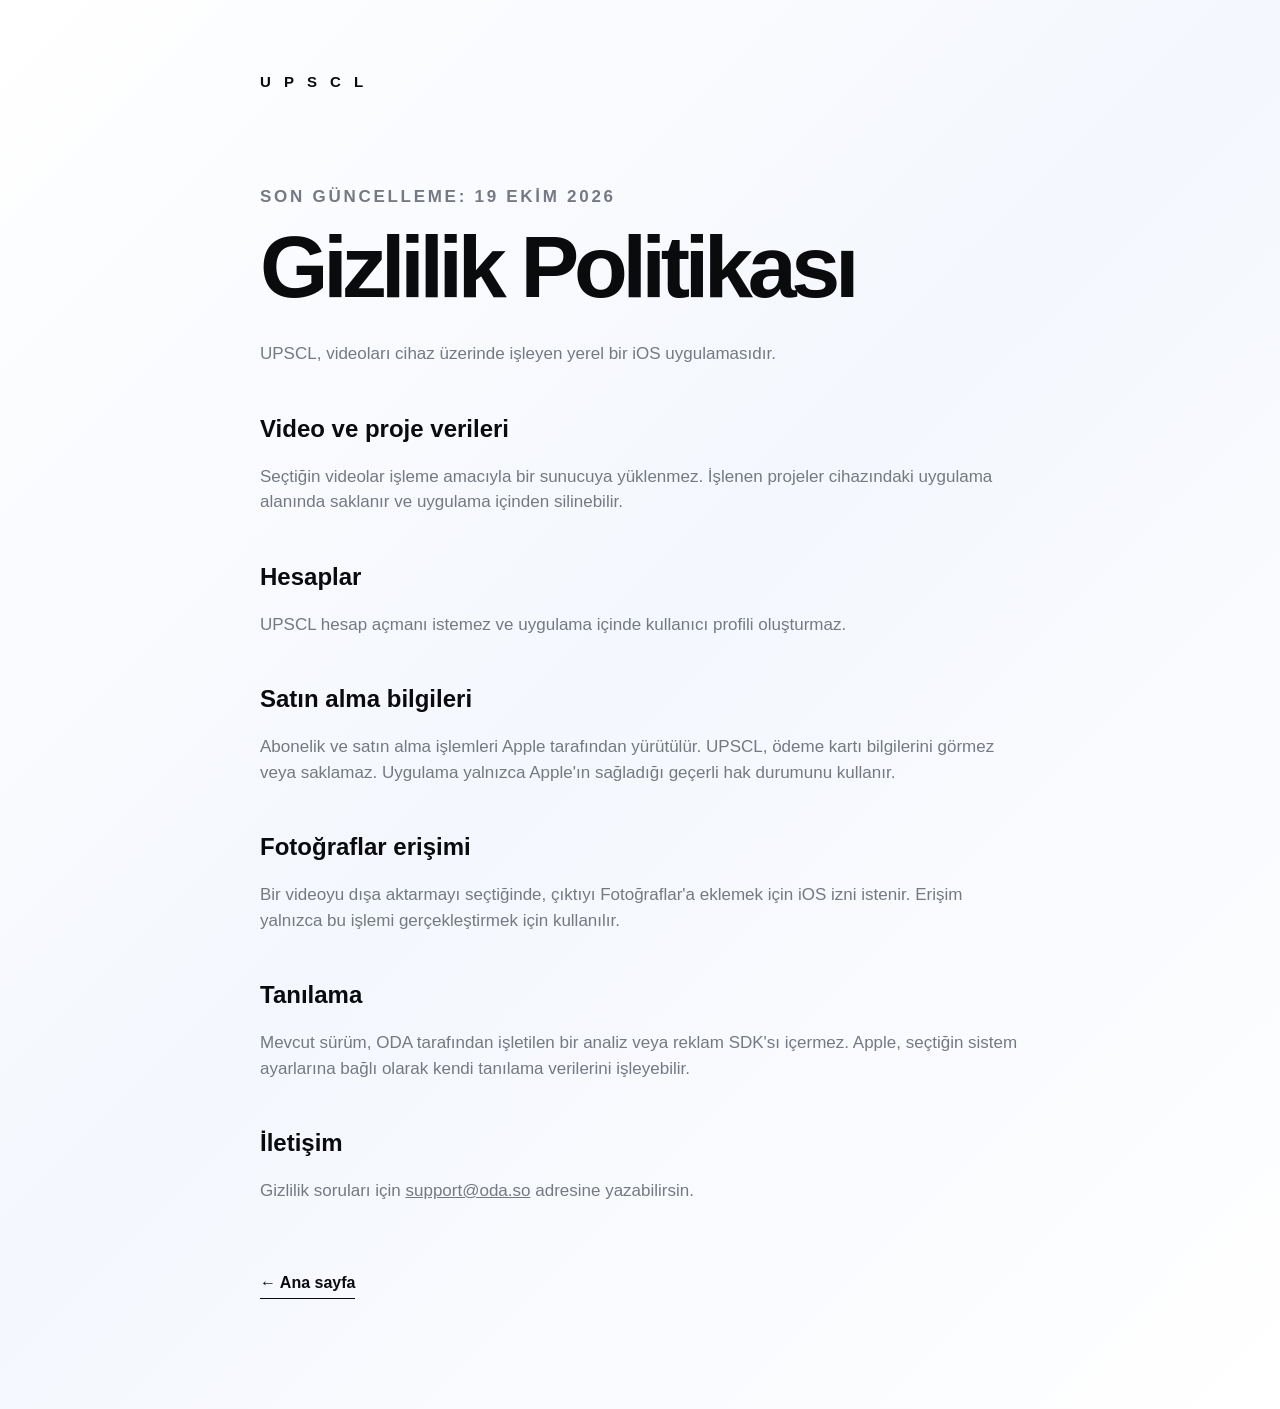
==== privacy.html @ 657f0814 "Launch UPSCL product site" ====
<!doctype html>
<html lang="tr"><head><meta charset="utf-8"><meta name="viewport" content="width=device-width,initial-scale=1"><meta name="description" content="UPSCL gizlilik politikası"><title>Gizlilik — UPSCL</title><link rel="stylesheet" href="/styles.css"></head>
<body class="legal-body"><main class="legal-shell"><a class="wordmark" href="/">U P S C L</a><p class="eyebrow">Son güncelleme: 19 Ekim 2026</p><h1>Gizlilik Politikası</h1><p>UPSCL, videoları cihaz üzerinde işleyen yerel bir iOS uygulamasıdır.</p><h2>Video ve proje verileri</h2><p>Seçtiğin videolar işleme amacıyla bir sunucuya yüklenmez. İşlenen projeler cihazındaki uygulama alanında saklanır ve uygulama içinden silinebilir.</p><h2>Hesaplar</h2><p>UPSCL hesap açmanı istemez ve uygulama içinde kullanıcı profili oluşturmaz.</p><h2>Satın alma bilgileri</h2><p>Abonelik ve satın alma işlemleri Apple tarafından yürütülür. UPSCL, ödeme kartı bilgilerini görmez veya saklamaz. Uygulama yalnızca Apple'ın sağladığı geçerli hak durumunu kullanır.</p><h2>Fotoğraflar erişimi</h2><p>Bir videoyu dışa aktarmayı seçtiğinde, çıktıyı Fotoğraflar'a eklemek için iOS izni istenir. Erişim yalnızca bu işlemi gerçekleştirmek için kullanılır.</p><h2>Tanılama</h2><p>Mevcut sürüm, ODA tarafından işletilen bir analiz veya reklam SDK'sı içermez. Apple, seçtiğin sistem ayarlarına bağlı olarak kendi tanılama verilerini işleyebilir.</p><h2>İletişim</h2><p>Gizlilik soruları için <a href="mailto:support@oda.so">support@oda.so</a> adresine yazabilirsin.</p><a class="text-link" href="/">← Ana sayfa</a></main></body></html>
---- styles.css ----
:root{--ink:#0a0b0d;--muted:#747983;--paper:#f7f8fb;--blue:#287cff;--line:rgba(10,11,13,.1);--radius:30px;--shadow:0 24px 70px rgba(40,59,92,.12);font-family:-apple-system,BlinkMacSystemFont,"SF Pro Display","Helvetica Neue",Arial,sans-serif;color:var(--ink);background:var(--paper);font-synthesis:none}
*{box-sizing:border-box}html{scroll-behavior:smooth}body{margin:0;min-width:320px;background:linear-gradient(135deg,#fff 0%,#f4f7fd 48%,#fff 100%);line-height:1.5}a{color:inherit}.skip{position:fixed;left:16px;top:-80px;z-index:100;background:#000;color:#fff;padding:12px 18px;border-radius:12px}.skip:focus{top:16px}.ambient{position:fixed;inset:0;pointer-events:none;background:radial-gradient(circle at 80% 5%,rgba(57,126,255,.12),transparent 34%),radial-gradient(circle at 10% 60%,rgba(255,199,132,.12),transparent 30%);z-index:-1}.site-header{width:min(1180px,calc(100% - 40px));margin:auto;height:92px;display:flex;align-items:center;justify-content:space-between}.wordmark{font-size:15px;font-weight:650;letter-spacing:.3em;text-decoration:none;white-space:nowrap}.site-header nav{display:flex;gap:30px}.site-header nav a,footer a{font-size:14px;color:var(--muted);text-decoration:none}.site-header nav a:hover,.site-header nav a:focus-visible,footer a:hover,footer a:focus-visible{color:var(--ink)}main{width:min(1180px,calc(100% - 40px));margin:auto}.hero{min-height:690px;display:grid;grid-template-columns:.82fr 1.18fr;align-items:center;gap:70px;padding:70px 0 100px}.eyebrow{text-transform:uppercase;letter-spacing:.16em;font-size:12px;font-weight:750;color:var(--muted);margin:0 0 18px}.hero h1{font-size:clamp(64px,9vw,122px);line-height:.78;letter-spacing:-.075em;margin:0}.hero h1 span{color:#a7a9ae}.lede{max-width:520px;font-size:clamp(18px,2vw,24px);line-height:1.45;color:var(--muted);margin:40px 0 30px}.hero-actions{display:flex;align-items:center;gap:26px}.button{display:inline-flex;align-items:center;justify-content:center;min-height:54px;padding:0 24px;border-radius:999px;font-weight:700;text-decoration:none;border:0}.button.dark{background:#050505;color:#fff}.button.light{background:#fff;color:#050505}.pending{cursor:default}.text-link{font-weight:700;text-decoration:none;border-bottom:1px solid currentColor;padding-bottom:3px}.trust-list{display:flex;flex-wrap:wrap;gap:10px 22px;padding:0;margin:34px 0 0;list-style:none;color:var(--muted);font-size:13px}.trust-list span{color:var(--ink);margin-right:5px}.comparison{position:relative;isolation:isolate;aspect-ratio:1.15;border-radius:46px;overflow:hidden;box-shadow:var(--shadow);transform:rotate(1.5deg);background:#778398}.scene{position:absolute;inset:0;width:50%;overflow:hidden;background:linear-gradient(160deg,#6c7b98 0%,#fdc687 70%,#6c6e78 100%)}.scene-after{left:50%;filter:saturate(1.2) contrast(1.08);background:linear-gradient(155deg,#6688b2 0%,#ffac4b 64%,#49484d 100%)}.scene-before{filter:blur(1.8px) saturate(.6)}.sun{position:absolute;width:45%;aspect-ratio:1;border-radius:50%;right:4%;top:20%;background:#ffd468;box-shadow:0 0 55px #ffd468}.tower{position:absolute;z-index:2;width:23%;height:47%;right:21%;bottom:14%;background:#16191f;clip-path:polygon(50% 0,100% 20%,100% 29%,77% 29%,77% 100%,22% 100%,22% 29%,0 29%,0 20%)}.skyline{position:absolute;inset:auto 0 0;height:35%;background:repeating-linear-gradient(90deg,#252a33 0 7%,transparent 7% 10%);opacity:.8}.quality{position:absolute;z-index:6;top:28px;padding:10px 14px;border-radius:14px;font-weight:800}.quality.left{left:28px;color:#fff;background:rgba(8,12,19,.7)}.quality.right{right:28px;background:rgba(255,255,255,.9)}.split{position:absolute;z-index:7;left:50%;top:0;bottom:0;width:2px;background:rgba(255,255,255,.9)}.split span{position:absolute;left:50%;top:50%;translate:-50% -50%;display:grid;place-items:center;width:62px;height:62px;border-radius:50%;background:#fff;font-weight:900;font-size:20px;white-space:nowrap}.player{position:absolute;z-index:8;left:24px;right:24px;bottom:22px;height:54px;border-radius:999px;background:rgba(7,10,15,.58);backdrop-filter:blur(18px);display:flex;align-items:center;gap:14px;padding:0 18px;color:#fff}.player i{height:4px;border-radius:4px;background:rgba(255,255,255,.75);flex:1}.player small{font-variant-numeric:tabular-nums}.feature-grid{padding:130px 0;display:grid;grid-template-columns:repeat(3,1fr);gap:18px}.section-heading{grid-column:1/-1;display:flex;align-items:end;justify-content:space-between;margin-bottom:35px}.section-heading h2,.privacy-panel h2,.final-cta h2{font-size:clamp(44px,6vw,78px);line-height:.95;letter-spacing:-.055em;margin:0}.feature-card{position:relative;min-height:340px;padding:30px;border:1px solid rgba(255,255,255,.9);border-radius:var(--radius);background:rgba(255,255,255,.58);box-shadow:0 20px 60px rgba(50,64,90,.08);backdrop-filter:blur(24px);display:flex;flex-direction:column}.feature-card:nth-child(3){transform:translateY(30px)}.feature-number{font-size:12px;color:var(--muted);font-variant-numeric:tabular-nums}.feature-icon{font-size:38px;margin:auto 0 20px}.feature-card h3{font-size:24px;margin:0 0 10px}.feature-card p{color:var(--muted);margin:0;max-width:32ch}.privacy-panel{margin:80px 0 130px;background:#0b0d10;color:#fff;border-radius:46px;padding:70px;display:grid;grid-template-columns:1.15fr .85fr;gap:80px;align-items:end}.privacy-panel .eyebrow,.privacy-panel .privacy-copy p{color:#aeb4c0}.privacy-copy p{font-size:19px}.privacy-copy .text-link{display:inline-block;margin-top:18px}.final-cta{margin-bottom:90px;padding:90px 40px;text-align:center;border-radius:46px;background:linear-gradient(135deg,#276fff,#76a8ff);color:#fff;box-shadow:0 30px 90px rgba(39,111,255,.25)}.final-cta p:not(.eyebrow){max-width:620px;margin:26px auto;color:rgba(255,255,255,.78)}footer{width:min(1180px,calc(100% - 40px));margin:auto;padding:28px 0 42px;border-top:1px solid var(--line);display:flex;justify-content:space-between;color:var(--muted);font-size:14px}footer div{display:flex;gap:24px}.reveal{opacity:0;transform:translateY(18px);transition:opacity .7s ease,transform .7s cubic-bezier(.2,.7,.2,1)}.reveal.is-visible{opacity:1;transform:none}.legal-body{min-height:100vh}.legal-shell{width:min(760px,calc(100% - 40px));margin:0 auto;padding:70px 0 110px}.legal-shell>.wordmark{display:inline-block;margin-bottom:90px}.legal-shell h1{font-size:clamp(48px,9vw,88px);line-height:.9;letter-spacing:-.06em;margin:0 0 35px}.legal-shell h2{font-size:24px;margin:44px 0 10px}.legal-shell h3{font-size:17px;margin:28px 0 5px}.legal-shell p{color:var(--muted);font-size:17px}.legal-shell .text-link{display:inline-block;margin-top:50px}.support-card{margin:38px 0;padding:30px;border-radius:26px;background:rgba(255,255,255,.65);box-shadow:var(--shadow)}
@media(max-width:820px){.site-header nav a:not(:last-child){display:none}.hero{grid-template-columns:1fr;gap:50px;padding:55px 0 80px}.hero h1{font-size:clamp(66px,20vw,100px)}.comparison{width:100%;max-width:620px;margin:auto}.feature-grid{grid-template-columns:1fr;padding:90px 0}.feature-card{min-height:260px}.feature-card:nth-child(3){transform:none}.privacy-panel{grid-template-columns:1fr;padding:42px 26px;gap:35px}.section-heading{display:block}.final-cta{padding:65px 22px}.legal-shell>.wordmark{margin-bottom:65px}}
@media(max-width:500px){.site-header,main,footer{width:min(100% - 28px,1180px)}.site-header{height:76px}.hero{padding-top:38px}.hero h1{font-size:64px}.lede{margin:28px 0 24px}.hero-actions{align-items:flex-start;flex-direction:column}.comparison{border-radius:30px}.quality{top:16px}.quality.left{left:16px}.quality.right{right:16px}.split span{width:48px;height:48px}.player{left:12px;right:12px;bottom:12px;height:44px}.player small{font-size:10px}.privacy-panel{border-radius:30px;margin-bottom:90px}footer{gap:20px;align-items:flex-start;flex-direction:column}}
@media(prefers-reduced-motion:reduce){html{scroll-behavior:auto}.reveal{opacity:1;transform:none;transition:none}.comparison{transform:none}}
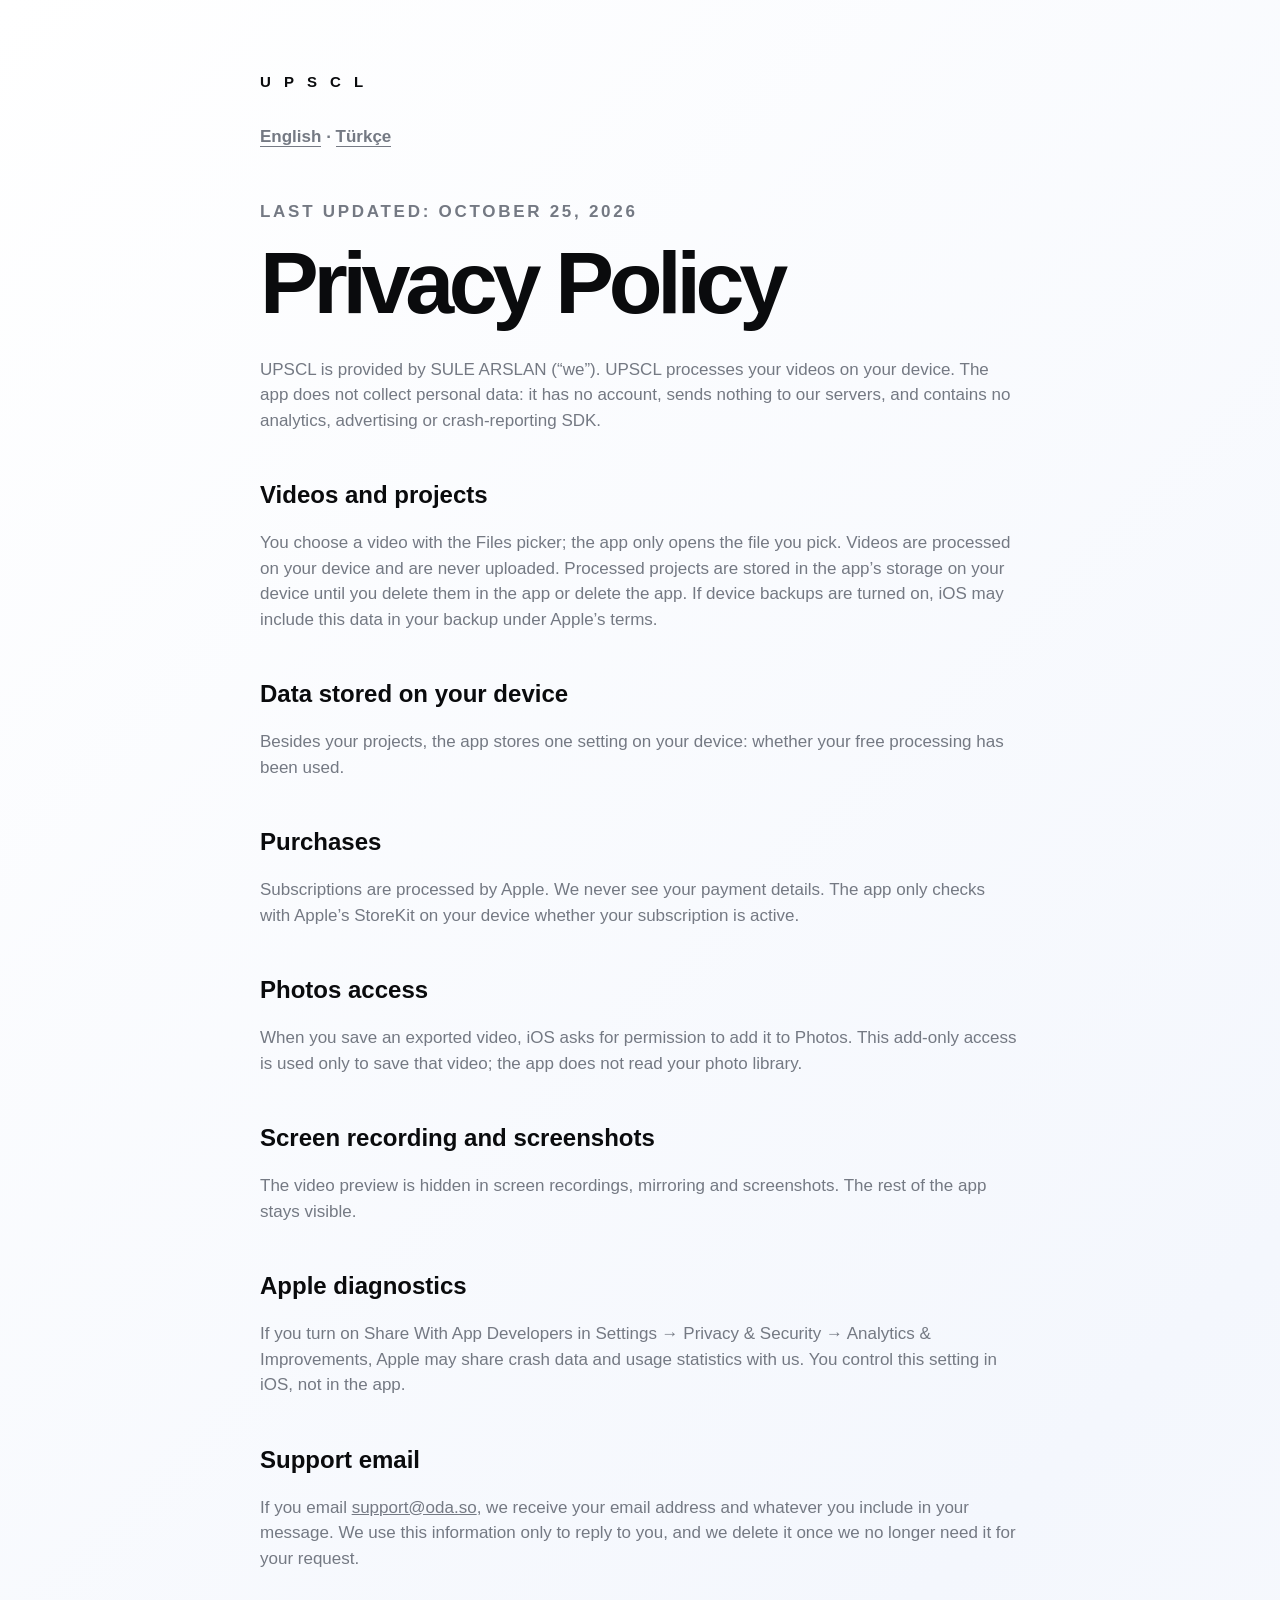
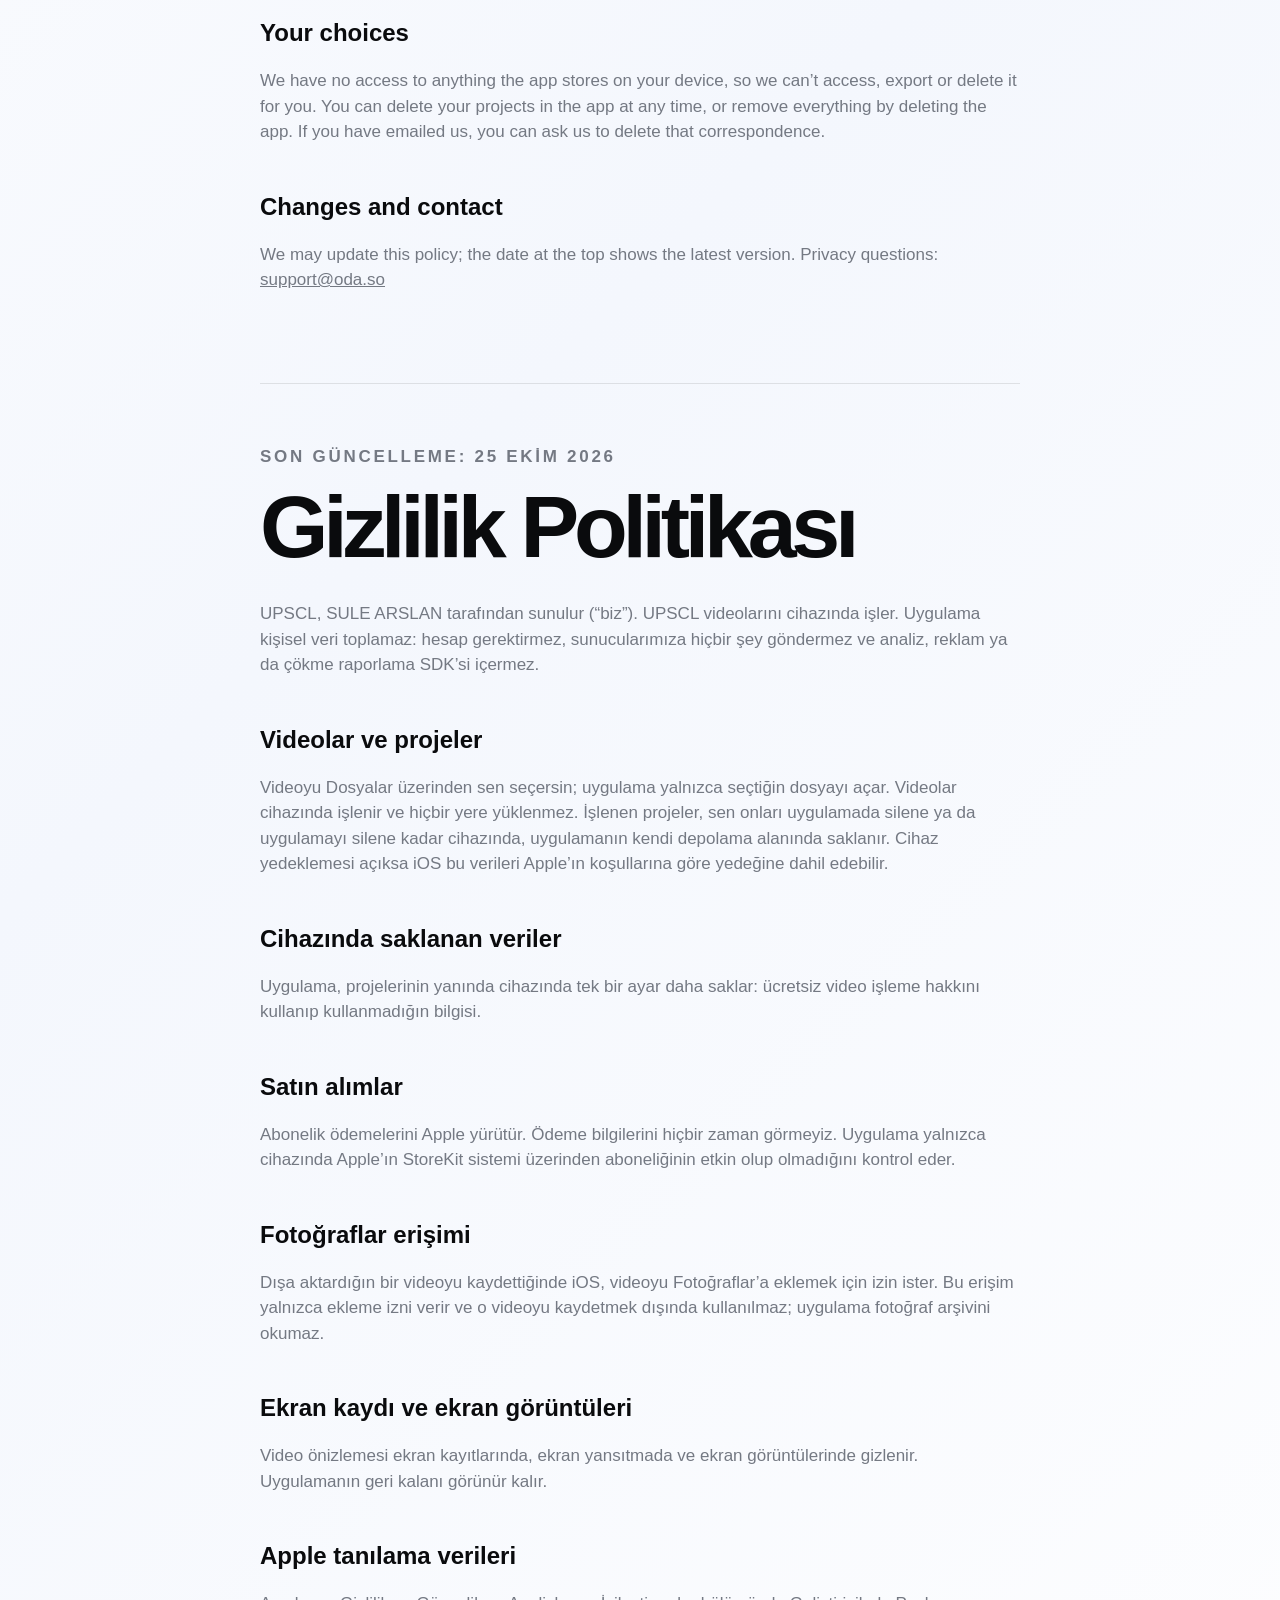
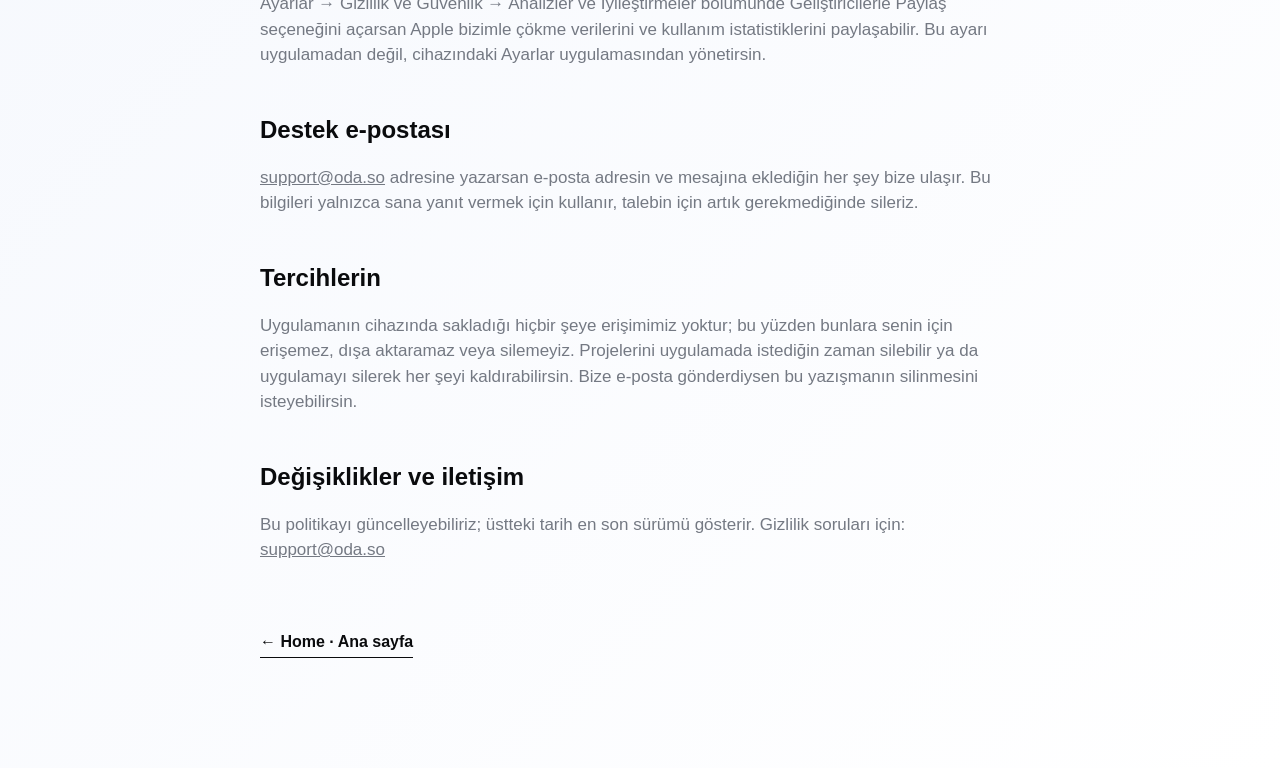
==== commit 9486c89e: "Rewrite legal pages in English and Turkish Terms of Use now point to Apple's Standard EULA with shor" ====
--- a/privacy.html
+++ b/privacy.html
@@ -1,3 +1,54 @@
 <!doctype html>
-<html lang="tr"><head><meta charset="utf-8"><meta name="viewport" content="width=device-width,initial-scale=1"><meta name="description" content="UPSCL gizlilik politikası"><title>Gizlilik — UPSCL</title><link rel="stylesheet" href="/styles.css"></head>
-<body class="legal-body"><main class="legal-shell"><a class="wordmark" href="/">U P S C L</a><p class="eyebrow">Son güncelleme: 19 Ekim 2026</p><h1>Gizlilik Politikası</h1><p>UPSCL, videoları cihaz üzerinde işleyen yerel bir iOS uygulamasıdır.</p><h2>Video ve proje verileri</h2><p>Seçtiğin videolar işleme amacıyla bir sunucuya yüklenmez. İşlenen projeler cihazındaki uygulama alanında saklanır ve uygulama içinden silinebilir.</p><h2>Hesaplar</h2><p>UPSCL hesap açmanı istemez ve uygulama içinde kullanıcı profili oluşturmaz.</p><h2>Satın alma bilgileri</h2><p>Abonelik ve satın alma işlemleri Apple tarafından yürütülür. UPSCL, ödeme kartı bilgilerini görmez veya saklamaz. Uygulama yalnızca Apple'ın sağladığı geçerli hak durumunu kullanır.</p><h2>Fotoğraflar erişimi</h2><p>Bir videoyu dışa aktarmayı seçtiğinde, çıktıyı Fotoğraflar'a eklemek için iOS izni istenir. Erişim yalnızca bu işlemi gerçekleştirmek için kullanılır.</p><h2>Tanılama</h2><p>Mevcut sürüm, ODA tarafından işletilen bir analiz veya reklam SDK'sı içermez. Apple, seçtiğin sistem ayarlarına bağlı olarak kendi tanılama verilerini işleyebilir.</p><h2>İletişim</h2><p>Gizlilik soruları için <a href="mailto:support@oda.so">support@oda.so</a> adresine yazabilirsin.</p><a class="text-link" href="/">← Ana sayfa</a></main></body></html>
+<html lang="en"><head><meta charset="utf-8"><meta name="viewport" content="width=device-width,initial-scale=1"><meta name="description" content="UPSCL Privacy Policy · Gizlilik Politikası"><title>Privacy Policy — UPSCL</title><link rel="stylesheet" href="/styles.css"></head>
+<body class="legal-body"><main class="legal-shell"><a class="wordmark" href="/" aria-label="UPSCL">U P S C L</a>
+<p class="lang-jump"><a href="#en">English</a> · <a href="#tr">Türkçe</a></p>
+
+<section id="en" lang="en">
+<p class="eyebrow">Last updated: October 25, 2026</p>
+<h1>Privacy Policy</h1>
+<p>UPSCL is provided by SULE ARSLAN (“we”). UPSCL processes your videos on your device. The app does not collect personal data: it has no account, sends nothing to our servers, and contains no analytics, advertising or crash-reporting SDK.</p>
+<h2>Videos and projects</h2>
+<p>You choose a video with the Files picker; the app only opens the file you pick. Videos are processed on your device and are never uploaded. Processed projects are stored in the app’s storage on your device until you delete them in the app or delete the app. If device backups are turned on, iOS may include this data in your backup under Apple’s terms.</p>
+<h2>Data stored on your device</h2>
+<p>Besides your projects, the app stores one setting on your device: whether your free processing has been used.</p>
+<h2>Purchases</h2>
+<p>Subscriptions are processed by Apple. We never see your payment details. The app only checks with Apple’s StoreKit on your device whether your subscription is active.</p>
+<h2>Photos access</h2>
+<p>When you save an exported video, iOS asks for permission to add it to Photos. This add-only access is used only to save that video; the app does not read your photo library.</p>
+<h2>Screen recording and screenshots</h2>
+<p>The video preview is hidden in screen recordings, mirroring and screenshots. The rest of the app stays visible.</p>
+<h2>Apple diagnostics</h2>
+<p>If you turn on Share With App Developers in Settings → Privacy &amp; Security → Analytics &amp; Improvements, Apple may share crash data and usage statistics with us. You control this setting in iOS, not in the app.</p>
+<h2>Support email</h2>
+<p>If you email <a href="mailto:support@oda.so">support@oda.so</a>, we receive your email address and whatever you include in your message. We use this information only to reply to you, and we delete it once we no longer need it for your request.</p>
+<h2>Your choices</h2>
+<p>We have no access to anything the app stores on your device, so we can’t access, export or delete it for you. You can delete your projects in the app at any time, or remove everything by deleting the app. If you have emailed us, you can ask us to delete that correspondence.</p>
+<h2>Changes and contact</h2>
+<p>We may update this policy; the date at the top shows the latest version. Privacy questions: <a href="mailto:support@oda.so">support@oda.so</a></p>
+</section>
+
+<section id="tr" lang="tr">
+<p class="eyebrow">Son güncelleme: 25 Ekim 2026</p>
+<h1>Gizlilik Politikası</h1>
+<p>UPSCL, SULE ARSLAN tarafından sunulur (“biz”). UPSCL videolarını cihazında işler. Uygulama kişisel veri toplamaz: hesap gerektirmez, sunucularımıza hiçbir şey göndermez ve analiz, reklam ya da çökme raporlama SDK’si içermez.</p>
+<h2>Videolar ve projeler</h2>
+<p>Videoyu Dosyalar üzerinden sen seçersin; uygulama yalnızca seçtiğin dosyayı açar. Videolar cihazında işlenir ve hiçbir yere yüklenmez. İşlenen projeler, sen onları uygulamada silene ya da uygulamayı silene kadar cihazında, uygulamanın kendi depolama alanında saklanır. Cihaz yedeklemesi açıksa iOS bu verileri Apple’ın koşullarına göre yedeğine dahil edebilir.</p>
+<h2>Cihazında saklanan veriler</h2>
+<p>Uygulama, projelerinin yanında cihazında tek bir ayar daha saklar: ücretsiz video işleme hakkını kullanıp kullanmadığın bilgisi.</p>
+<h2>Satın alımlar</h2>
+<p>Abonelik ödemelerini Apple yürütür. Ödeme bilgilerini hiçbir zaman görmeyiz. Uygulama yalnızca cihazında Apple’ın StoreKit sistemi üzerinden aboneliğinin etkin olup olmadığını kontrol eder.</p>
+<h2>Fotoğraflar erişimi</h2>
+<p>Dışa aktardığın bir videoyu kaydettiğinde iOS, videoyu Fotoğraflar’a eklemek için izin ister. Bu erişim yalnızca ekleme izni verir ve o videoyu kaydetmek dışında kullanılmaz; uygulama fotoğraf arşivini okumaz.</p>
+<h2>Ekran kaydı ve ekran görüntüleri</h2>
+<p>Video önizlemesi ekran kayıtlarında, ekran yansıtmada ve ekran görüntülerinde gizlenir. Uygulamanın geri kalanı görünür kalır.</p>
+<h2>Apple tanılama verileri</h2>
+<p>Ayarlar → Gizlilik ve Güvenlik → Analizler ve İyileştirmeler bölümünde Geliştiricilerle Paylaş seçeneğini açarsan Apple bizimle çökme verilerini ve kullanım istatistiklerini paylaşabilir. Bu ayarı uygulamadan değil, cihazındaki Ayarlar uygulamasından yönetirsin.</p>
+<h2>Destek e-postası</h2>
+<p><a href="mailto:support@oda.so">support@oda.so</a> adresine yazarsan e-posta adresin ve mesajına eklediğin her şey bize ulaşır. Bu bilgileri yalnızca sana yanıt vermek için kullanır, talebin için artık gerekmediğinde sileriz.</p>
+<h2>Tercihlerin</h2>
+<p>Uygulamanın cihazında sakladığı hiçbir şeye erişimimiz yoktur; bu yüzden bunlara senin için erişemez, dışa aktaramaz veya silemeyiz. Projelerini uygulamada istediğin zaman silebilir ya da uygulamayı silerek her şeyi kaldırabilirsin. Bize e-posta gönderdiysen bu yazışmanın silinmesini isteyebilirsin.</p>
+<h2>Değişiklikler ve iletişim</h2>
+<p>Bu politikayı güncelleyebiliriz; üstteki tarih en son sürümü gösterir. Gizlilik soruları için: <a href="mailto:support@oda.so">support@oda.so</a></p>
+</section>
+
+<a class="text-link" href="/">← Home · Ana sayfa</a></main></body></html>
--- a/styles.css
+++ b/styles.css
@@ -3,3 +3,4 @@
 @media(max-width:820px){.site-header nav a:not(:last-child){display:none}.hero{grid-template-columns:1fr;gap:50px;padding:55px 0 80px}.hero h1{font-size:clamp(66px,20vw,100px)}.comparison{width:100%;max-width:620px;margin:auto}.feature-grid{grid-template-columns:1fr;padding:90px 0}.feature-card{min-height:260px}.feature-card:nth-child(3){transform:none}.privacy-panel{grid-template-columns:1fr;padding:42px 26px;gap:35px}.section-heading{display:block}.final-cta{padding:65px 22px}.legal-shell>.wordmark{margin-bottom:65px}}
 @media(max-width:500px){.site-header,main,footer{width:min(100% - 28px,1180px)}.site-header{height:76px}.hero{padding-top:38px}.hero h1{font-size:64px}.lede{margin:28px 0 24px}.hero-actions{align-items:flex-start;flex-direction:column}.comparison{border-radius:30px}.quality{top:16px}.quality.left{left:16px}.quality.right{right:16px}.split span{width:48px;height:48px}.player{left:12px;right:12px;bottom:12px;height:44px}.player small{font-size:10px}.privacy-panel{border-radius:30px;margin-bottom:90px}footer{gap:20px;align-items:flex-start;flex-direction:column}}
 @media(prefers-reduced-motion:reduce){html{scroll-behavior:auto}.reveal{opacity:1;transform:none;transition:none}.comparison{transform:none}}
+.lang-jump{font-size:14px;font-weight:700;color:var(--muted);margin:-60px 0 50px}.lang-jump a{text-decoration:none;border-bottom:1px solid currentColor}.legal-shell section+section{margin-top:90px;padding-top:60px;border-top:1px solid var(--line)}.legal-shell .button{margin-top:10px}
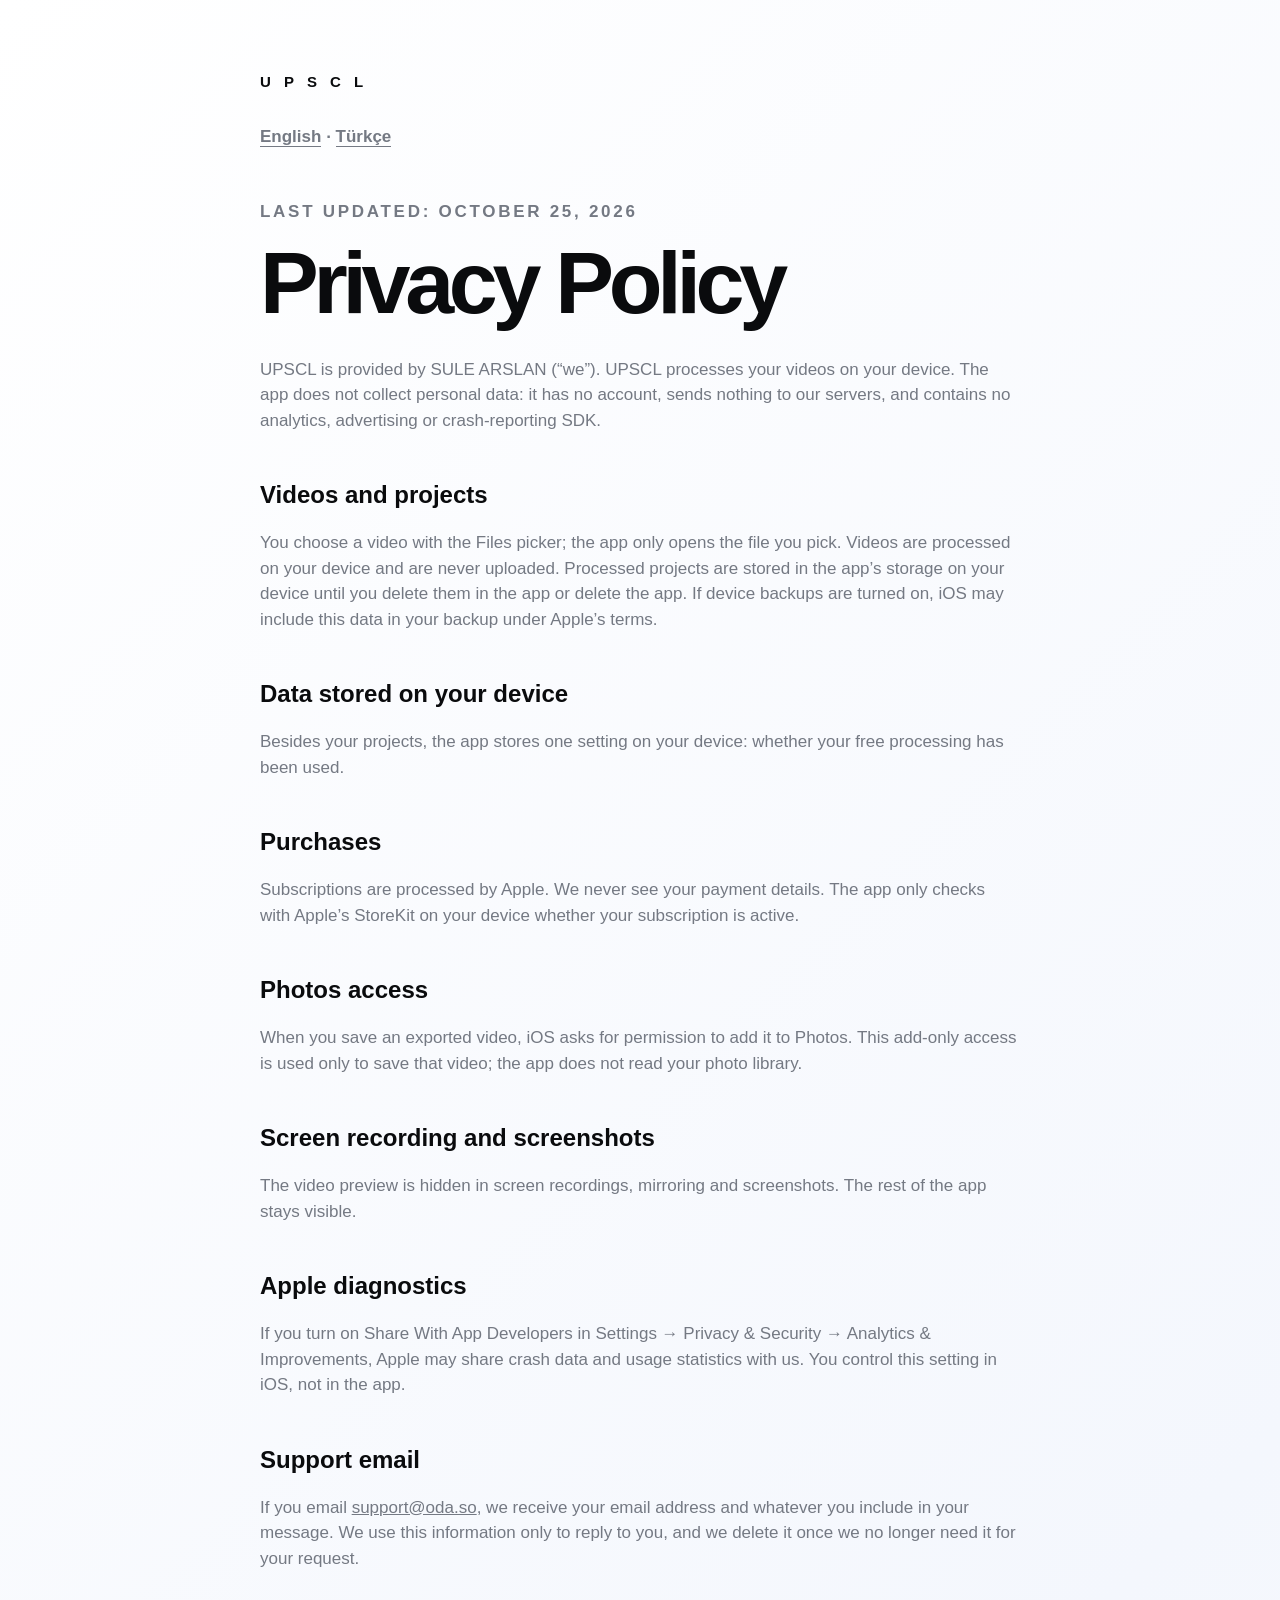
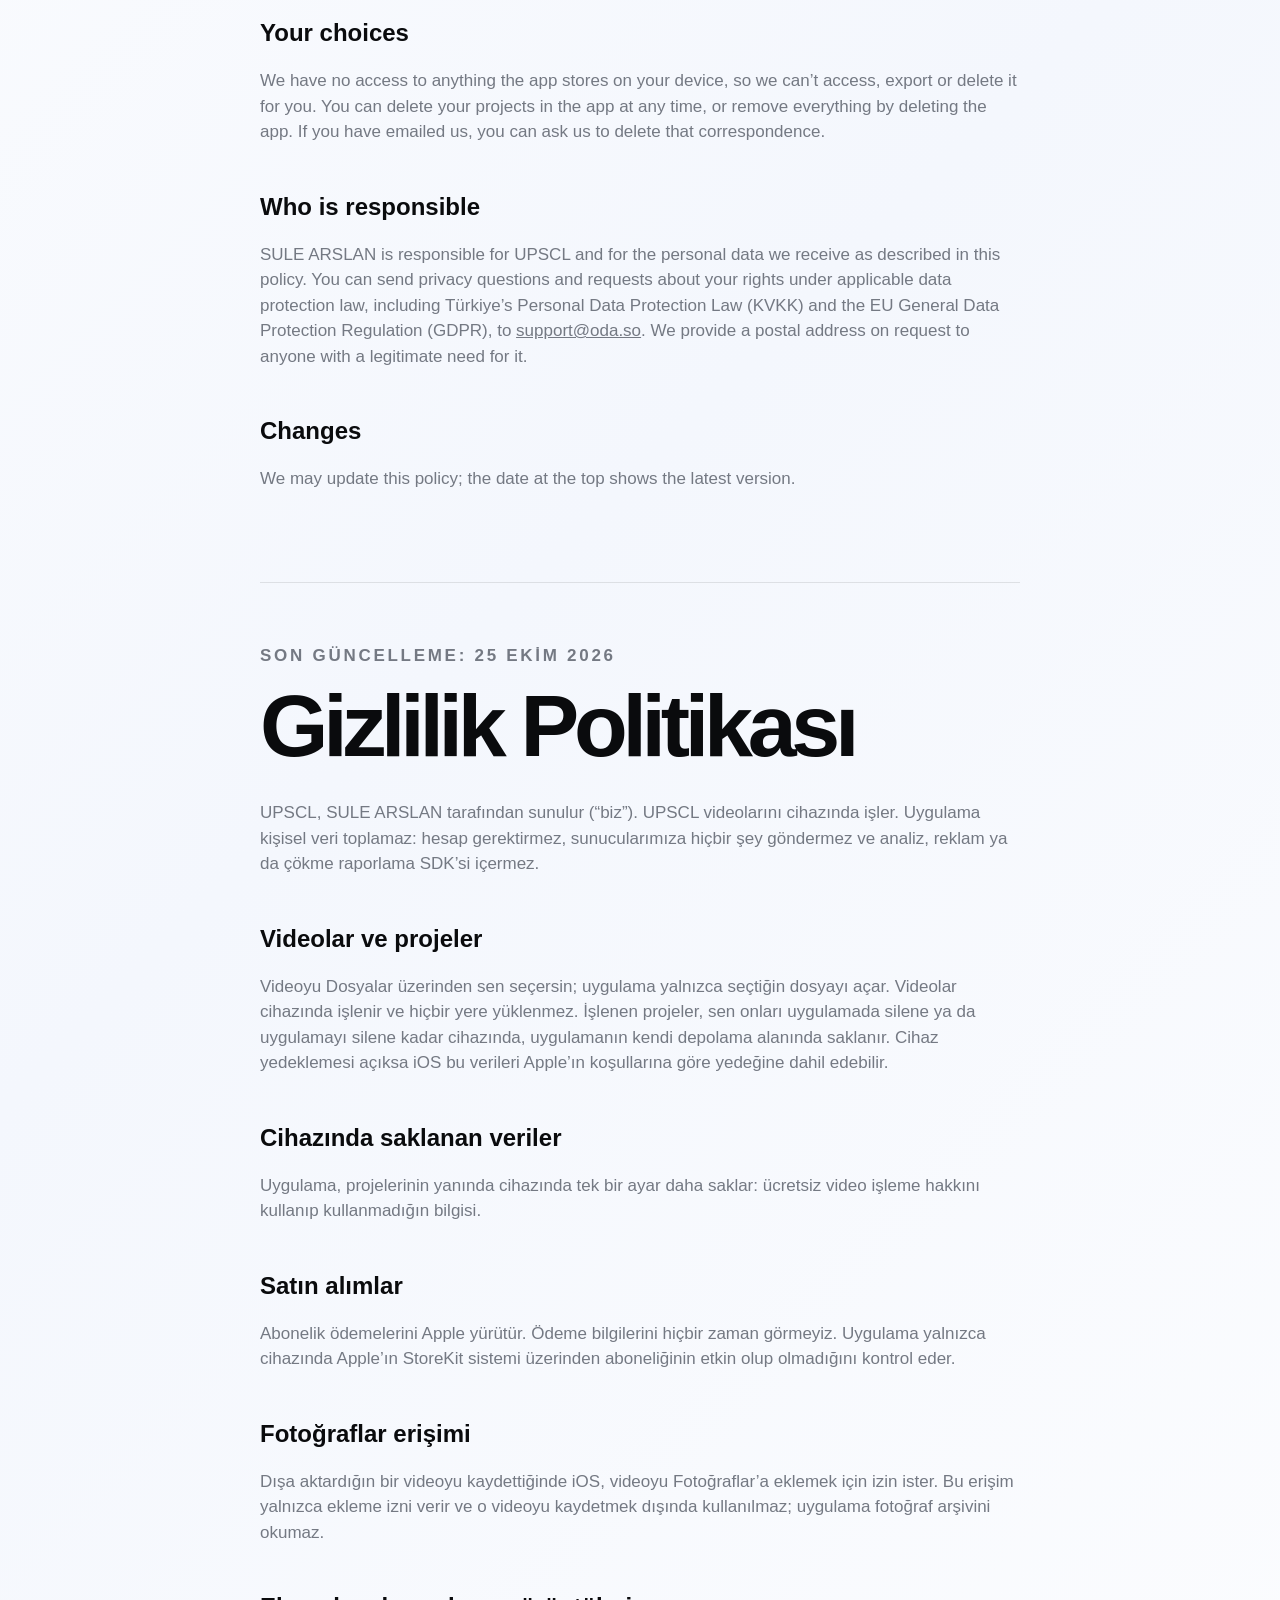
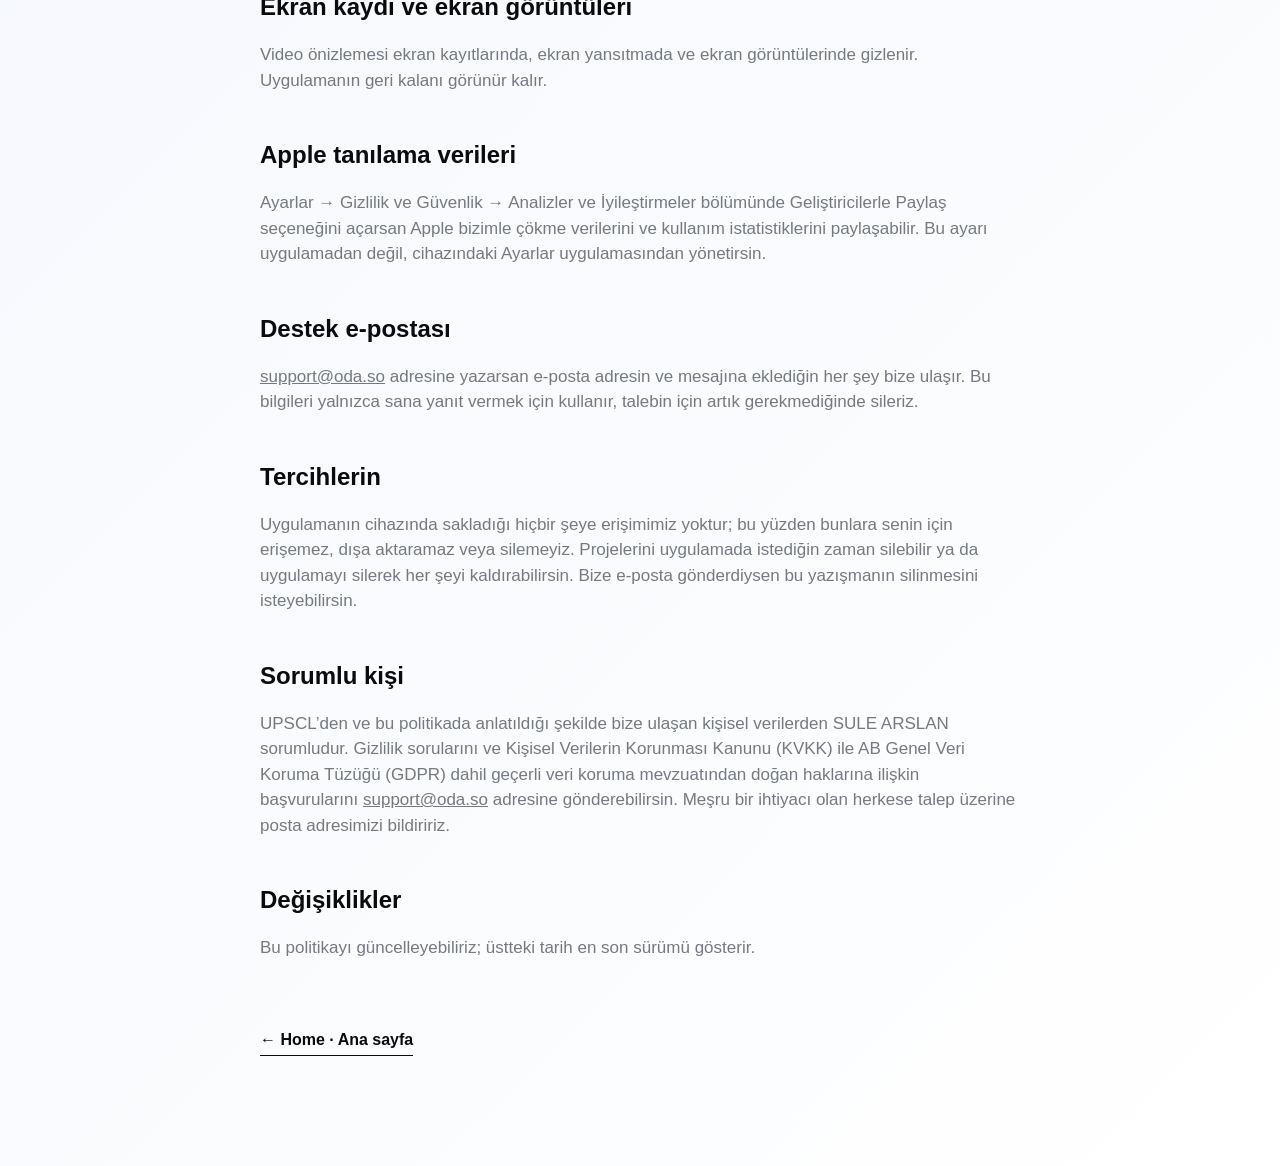
==== commit 91b445e4: "Name the responsible party and offer a postal address on request Privacy now says SULE ARSLAN is res" ====
--- a/privacy.html
+++ b/privacy.html
@@ -23,8 +23,10 @@
 <p>If you email <a href="mailto:support@oda.so">support@oda.so</a>, we receive your email address and whatever you include in your message. We use this information only to reply to you, and we delete it once we no longer need it for your request.</p>
 <h2>Your choices</h2>
 <p>We have no access to anything the app stores on your device, so we can’t access, export or delete it for you. You can delete your projects in the app at any time, or remove everything by deleting the app. If you have emailed us, you can ask us to delete that correspondence.</p>
-<h2>Changes and contact</h2>
-<p>We may update this policy; the date at the top shows the latest version. Privacy questions: <a href="mailto:support@oda.so">support@oda.so</a></p>
+<h2>Who is responsible</h2>
+<p>SULE ARSLAN is responsible for UPSCL and for the personal data we receive as described in this policy. You can send privacy questions and requests about your rights under applicable data protection law, including Türkiye’s Personal Data Protection Law (KVKK) and the EU General Data Protection Regulation (GDPR), to <a href="mailto:support@oda.so">support@oda.so</a>. We provide a postal address on request to anyone with a legitimate need for it.</p>
+<h2>Changes</h2>
+<p>We may update this policy; the date at the top shows the latest version.</p>
 </section>
 
 <section id="tr" lang="tr">
@@ -47,8 +49,10 @@
 <p><a href="mailto:support@oda.so">support@oda.so</a> adresine yazarsan e-posta adresin ve mesajına eklediğin her şey bize ulaşır. Bu bilgileri yalnızca sana yanıt vermek için kullanır, talebin için artık gerekmediğinde sileriz.</p>
 <h2>Tercihlerin</h2>
 <p>Uygulamanın cihazında sakladığı hiçbir şeye erişimimiz yoktur; bu yüzden bunlara senin için erişemez, dışa aktaramaz veya silemeyiz. Projelerini uygulamada istediğin zaman silebilir ya da uygulamayı silerek her şeyi kaldırabilirsin. Bize e-posta gönderdiysen bu yazışmanın silinmesini isteyebilirsin.</p>
-<h2>Değişiklikler ve iletişim</h2>
-<p>Bu politikayı güncelleyebiliriz; üstteki tarih en son sürümü gösterir. Gizlilik soruları için: <a href="mailto:support@oda.so">support@oda.so</a></p>
+<h2>Sorumlu kişi</h2>
+<p>UPSCL’den ve bu politikada anlatıldığı şekilde bize ulaşan kişisel verilerden SULE ARSLAN sorumludur. Gizlilik sorularını ve Kişisel Verilerin Korunması Kanunu (KVKK) ile AB Genel Veri Koruma Tüzüğü (GDPR) dahil geçerli veri koruma mevzuatından doğan haklarına ilişkin başvurularını <a href="mailto:support@oda.so">support@oda.so</a> adresine gönderebilirsin. Meşru bir ihtiyacı olan herkese talep üzerine posta adresimizi bildiririz.</p>
+<h2>Değişiklikler</h2>
+<p>Bu politikayı güncelleyebiliriz; üstteki tarih en son sürümü gösterir.</p>
 </section>
 
 <a class="text-link" href="/">← Home · Ana sayfa</a></main></body></html>
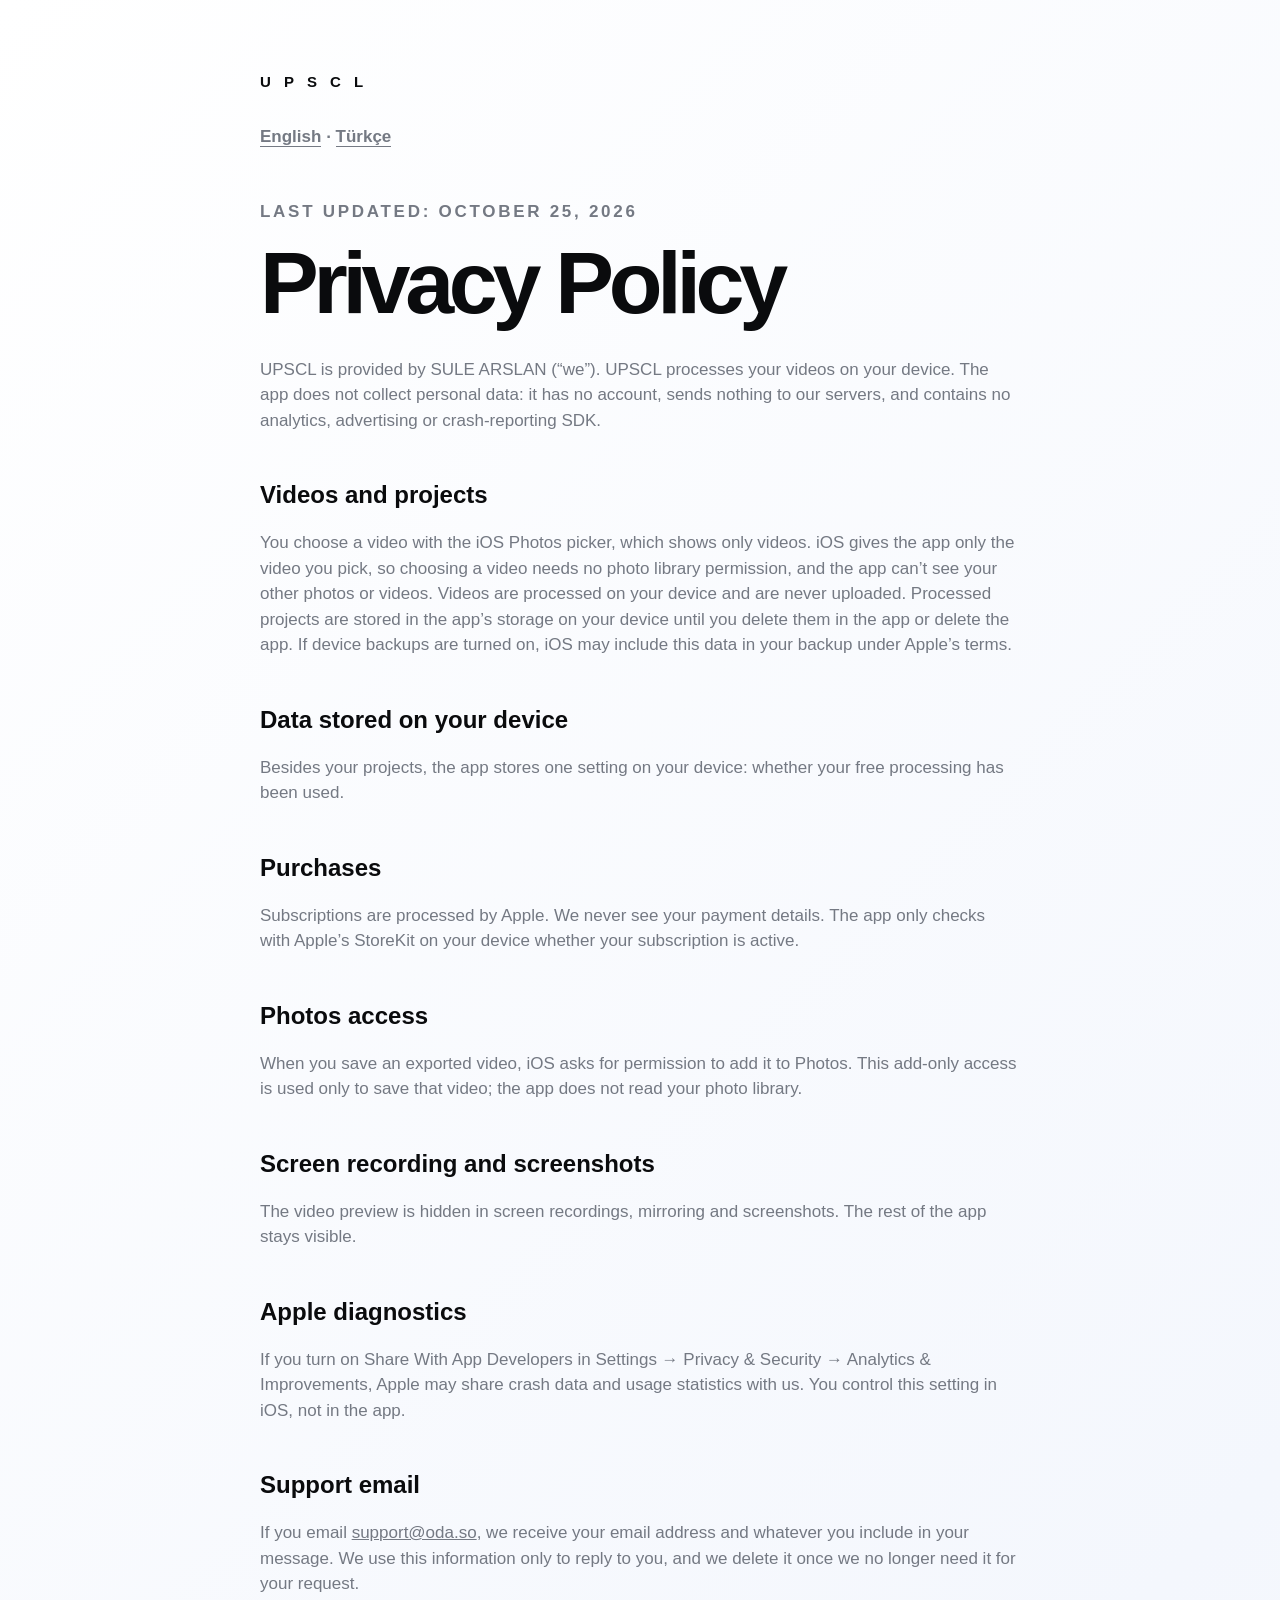
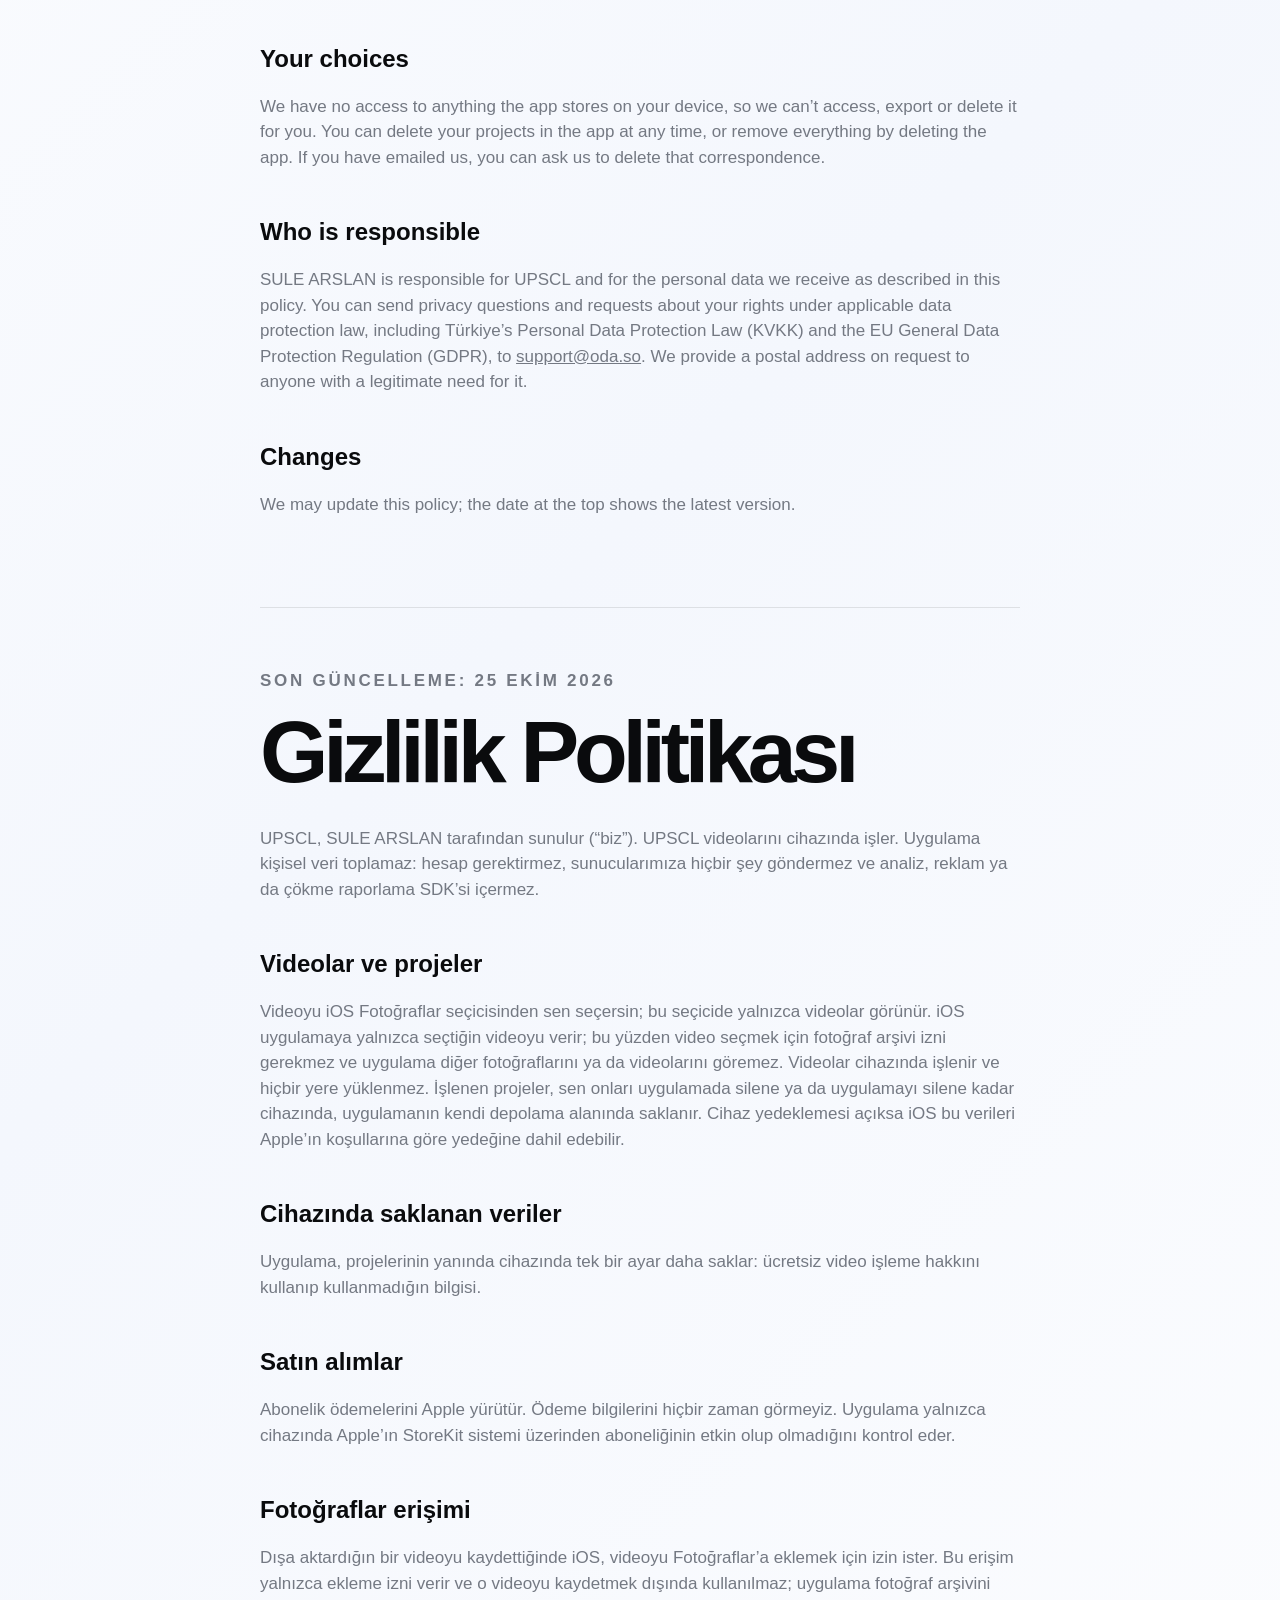
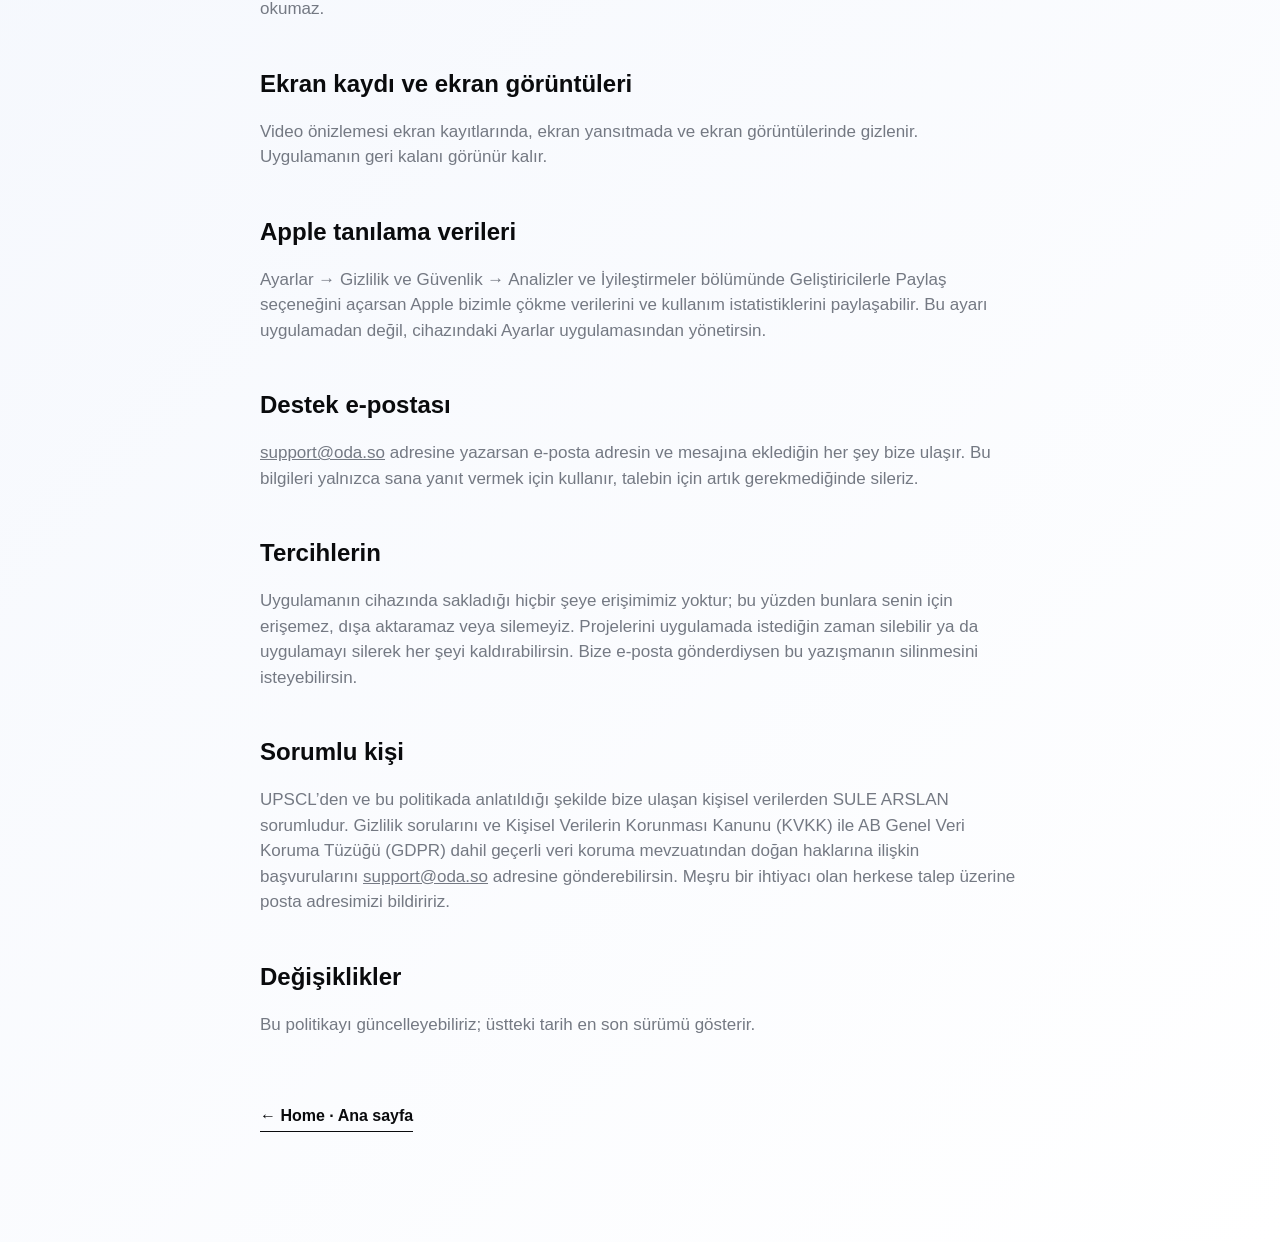
==== commit 1d965f91: "Privacy: videos are chosen with the iOS Photos picker Co-Authored-By: Claude Opus 5.5 <noreply@anthr" ====
--- a/privacy.html
+++ b/privacy.html
@@ -8,7 +8,7 @@
 <h1>Privacy Policy</h1>
 <p>UPSCL is provided by SULE ARSLAN (“we”). UPSCL processes your videos on your device. The app does not collect personal data: it has no account, sends nothing to our servers, and contains no analytics, advertising or crash-reporting SDK.</p>
 <h2>Videos and projects</h2>
-<p>You choose a video with the Files picker; the app only opens the file you pick. Videos are processed on your device and are never uploaded. Processed projects are stored in the app’s storage on your device until you delete them in the app or delete the app. If device backups are turned on, iOS may include this data in your backup under Apple’s terms.</p>
+<p>You choose a video with the iOS Photos picker, which shows only videos. iOS gives the app only the video you pick, so choosing a video needs no photo library permission, and the app can’t see your other photos or videos. Videos are processed on your device and are never uploaded. Processed projects are stored in the app’s storage on your device until you delete them in the app or delete the app. If device backups are turned on, iOS may include this data in your backup under Apple’s terms.</p>
 <h2>Data stored on your device</h2>
 <p>Besides your projects, the app stores one setting on your device: whether your free processing has been used.</p>
 <h2>Purchases</h2>
@@ -34,7 +34,7 @@
 <h1>Gizlilik Politikası</h1>
 <p>UPSCL, SULE ARSLAN tarafından sunulur (“biz”). UPSCL videolarını cihazında işler. Uygulama kişisel veri toplamaz: hesap gerektirmez, sunucularımıza hiçbir şey göndermez ve analiz, reklam ya da çökme raporlama SDK’si içermez.</p>
 <h2>Videolar ve projeler</h2>
-<p>Videoyu Dosyalar üzerinden sen seçersin; uygulama yalnızca seçtiğin dosyayı açar. Videolar cihazında işlenir ve hiçbir yere yüklenmez. İşlenen projeler, sen onları uygulamada silene ya da uygulamayı silene kadar cihazında, uygulamanın kendi depolama alanında saklanır. Cihaz yedeklemesi açıksa iOS bu verileri Apple’ın koşullarına göre yedeğine dahil edebilir.</p>
+<p>Videoyu iOS Fotoğraflar seçicisinden sen seçersin; bu seçicide yalnızca videolar görünür. iOS uygulamaya yalnızca seçtiğin videoyu verir; bu yüzden video seçmek için fotoğraf arşivi izni gerekmez ve uygulama diğer fotoğraflarını ya da videolarını göremez. Videolar cihazında işlenir ve hiçbir yere yüklenmez. İşlenen projeler, sen onları uygulamada silene ya da uygulamayı silene kadar cihazında, uygulamanın kendi depolama alanında saklanır. Cihaz yedeklemesi açıksa iOS bu verileri Apple’ın koşullarına göre yedeğine dahil edebilir.</p>
 <h2>Cihazında saklanan veriler</h2>
 <p>Uygulama, projelerinin yanında cihazında tek bir ayar daha saklar: ücretsiz video işleme hakkını kullanıp kullanmadığın bilgisi.</p>
 <h2>Satın alımlar</h2>
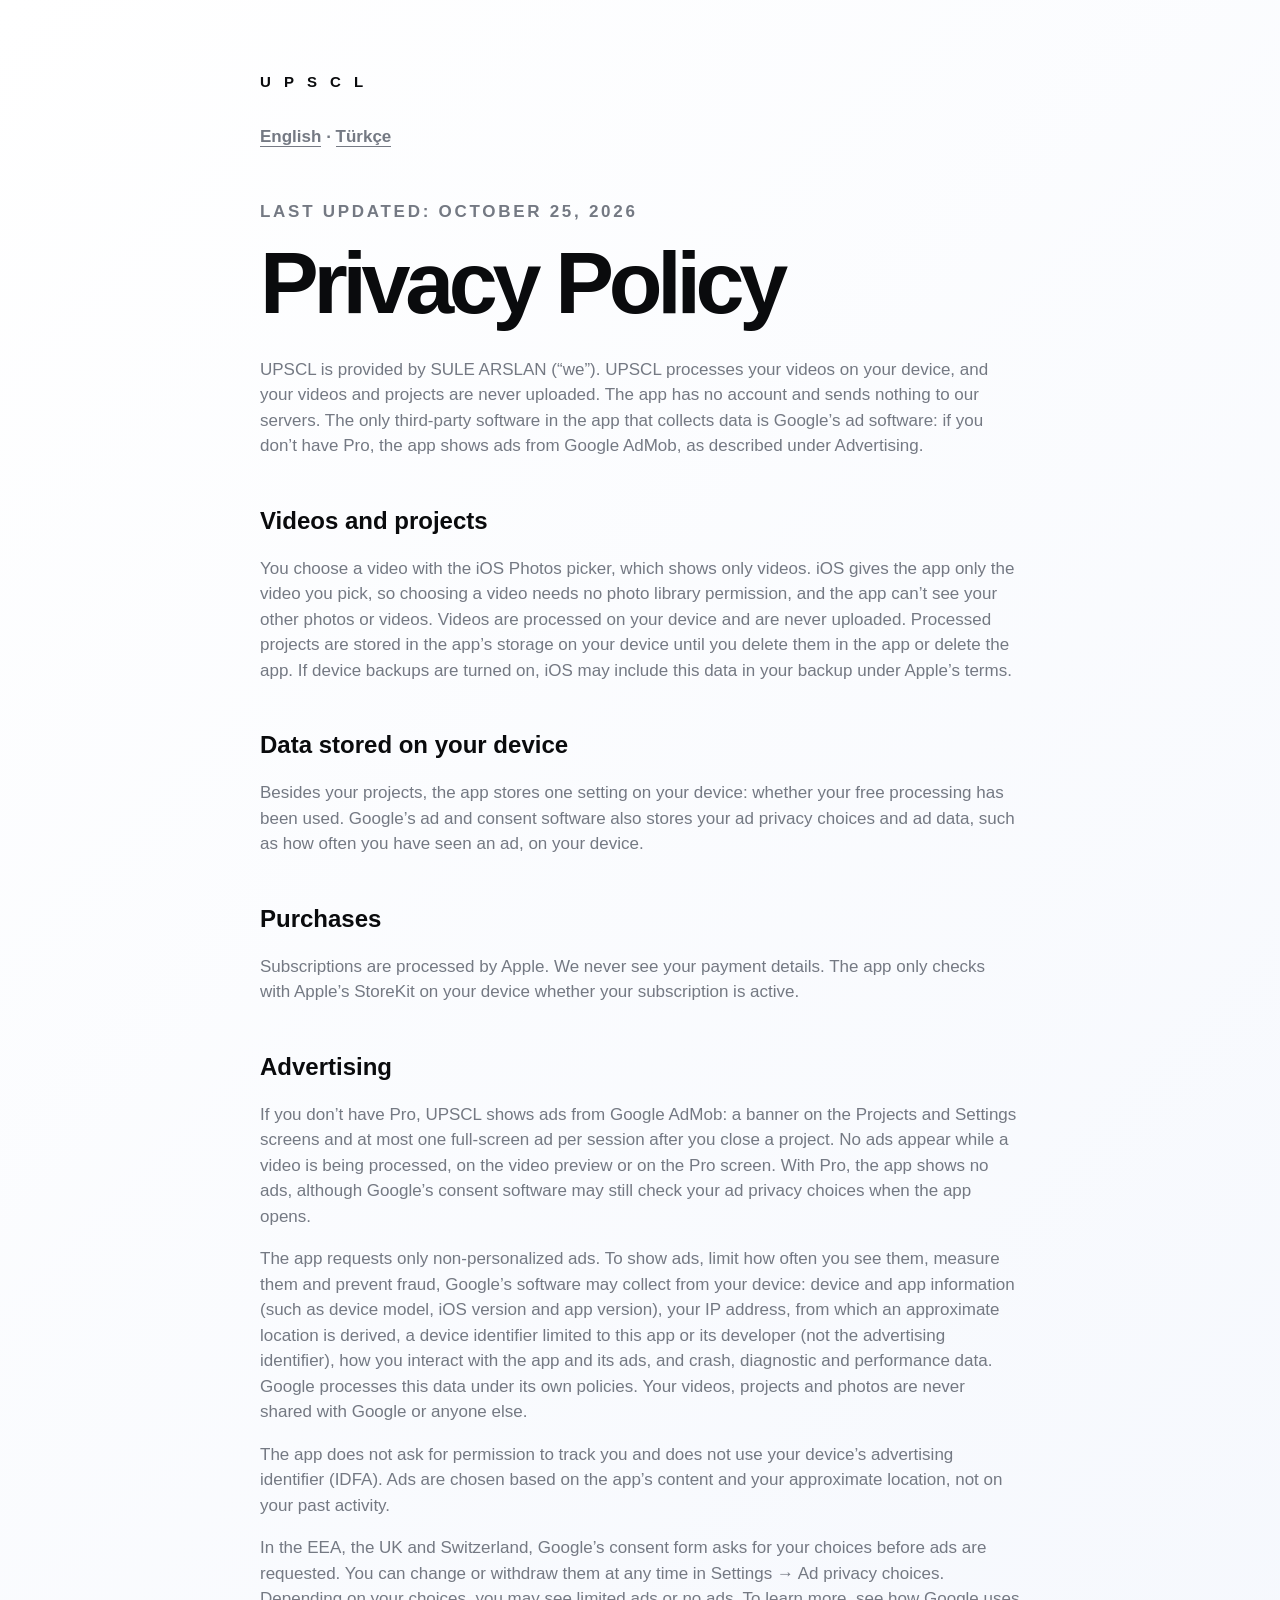
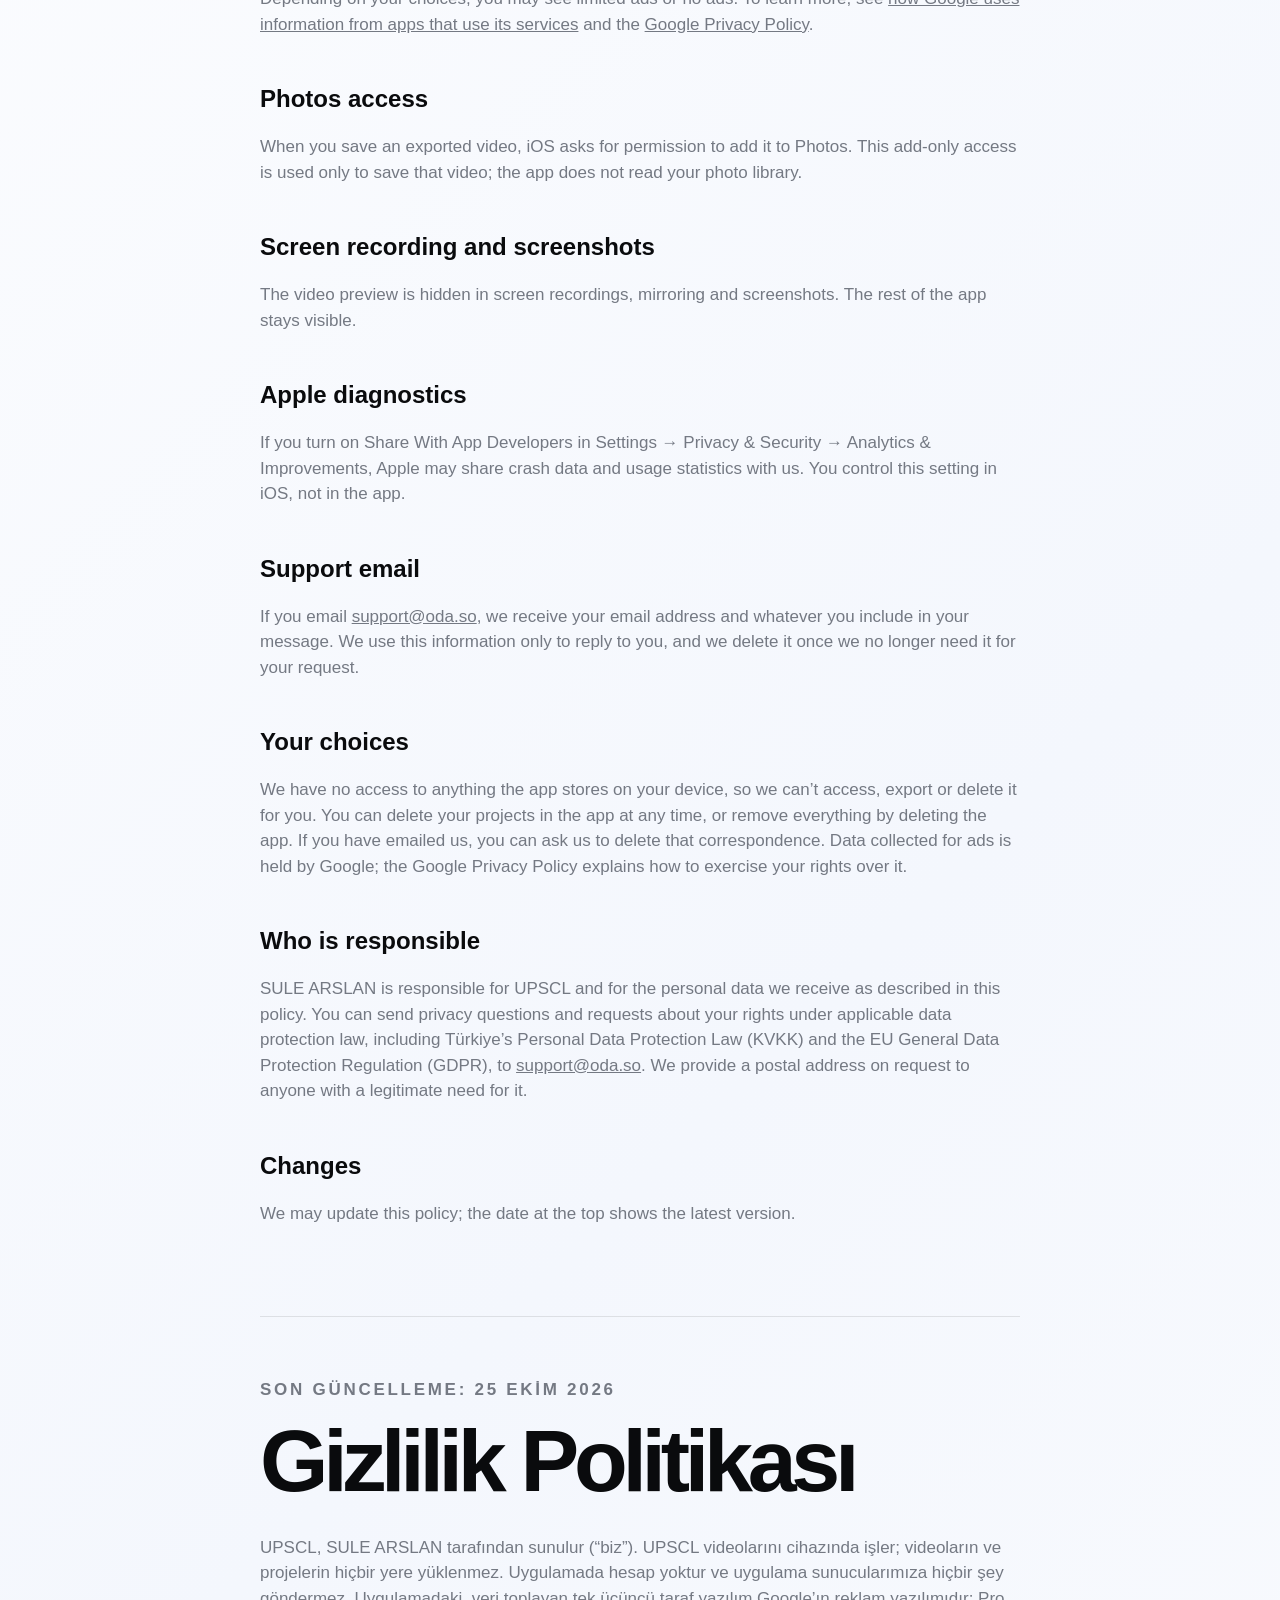
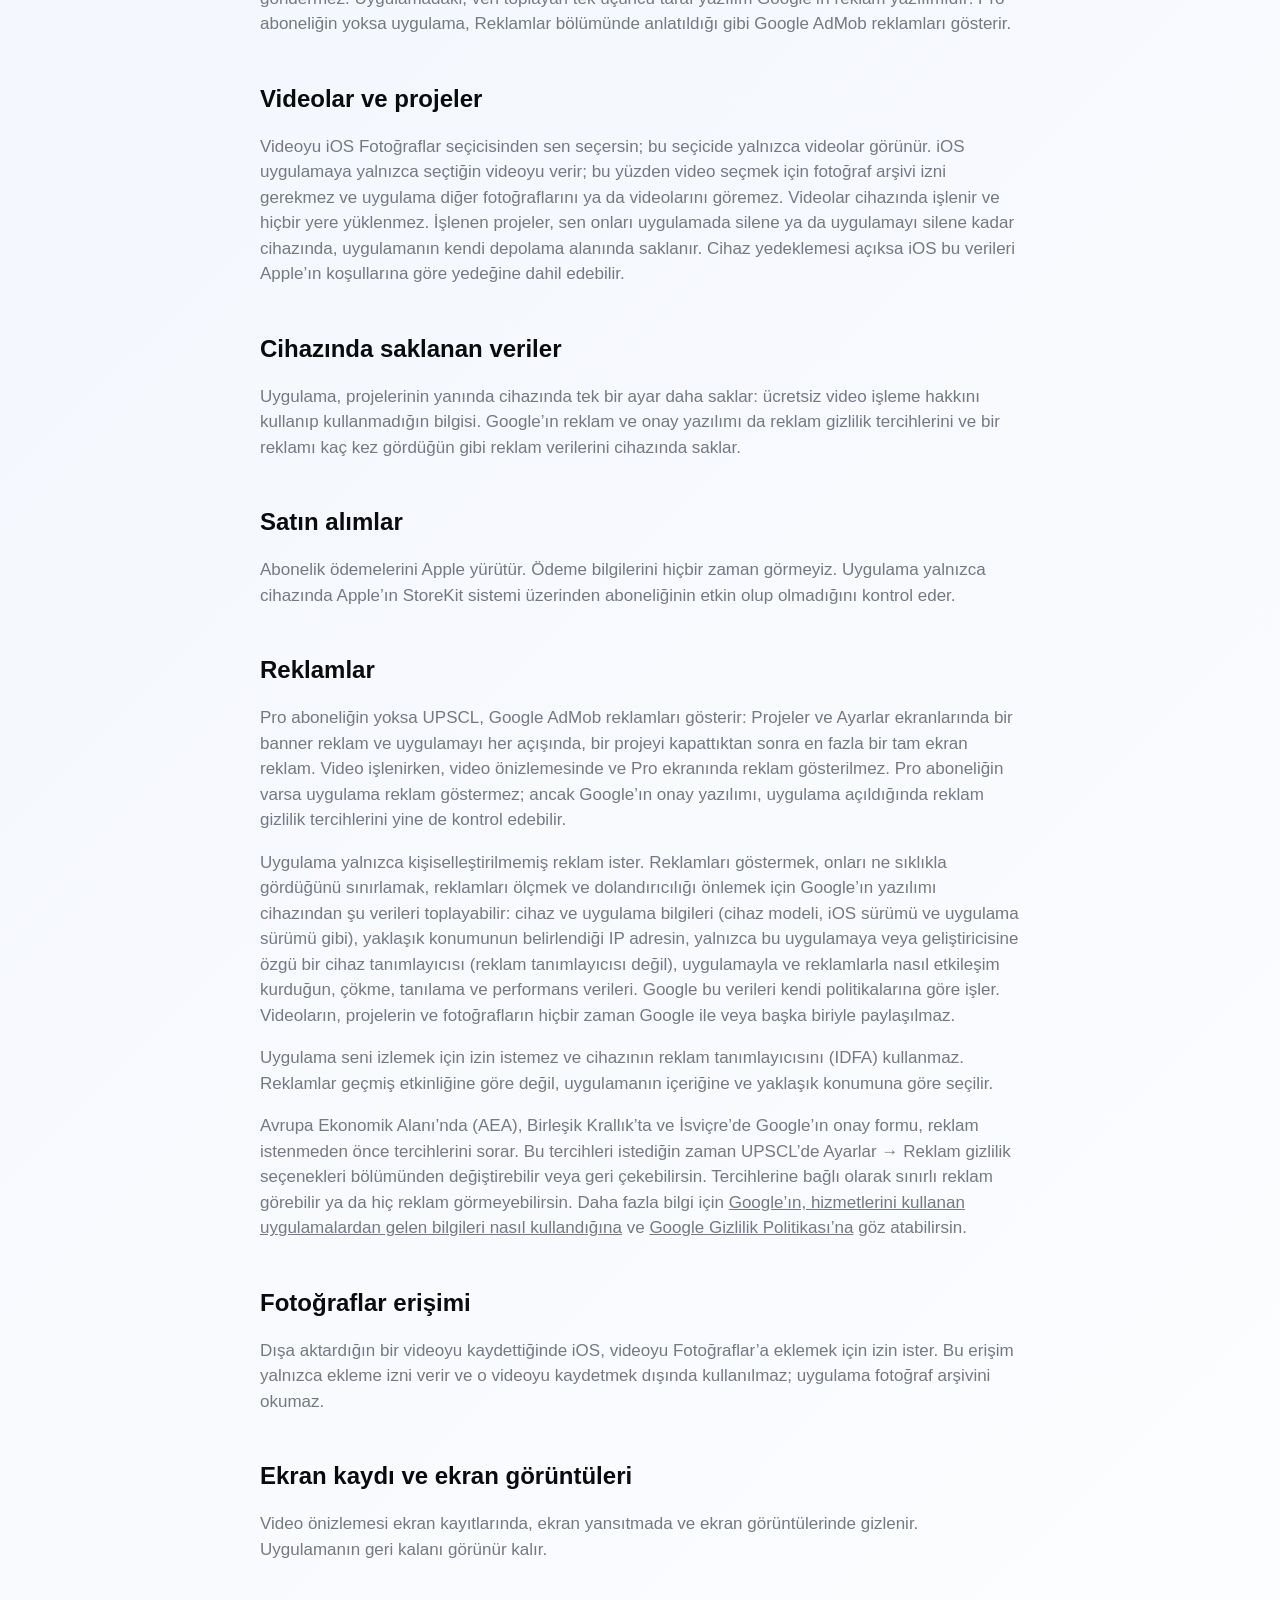
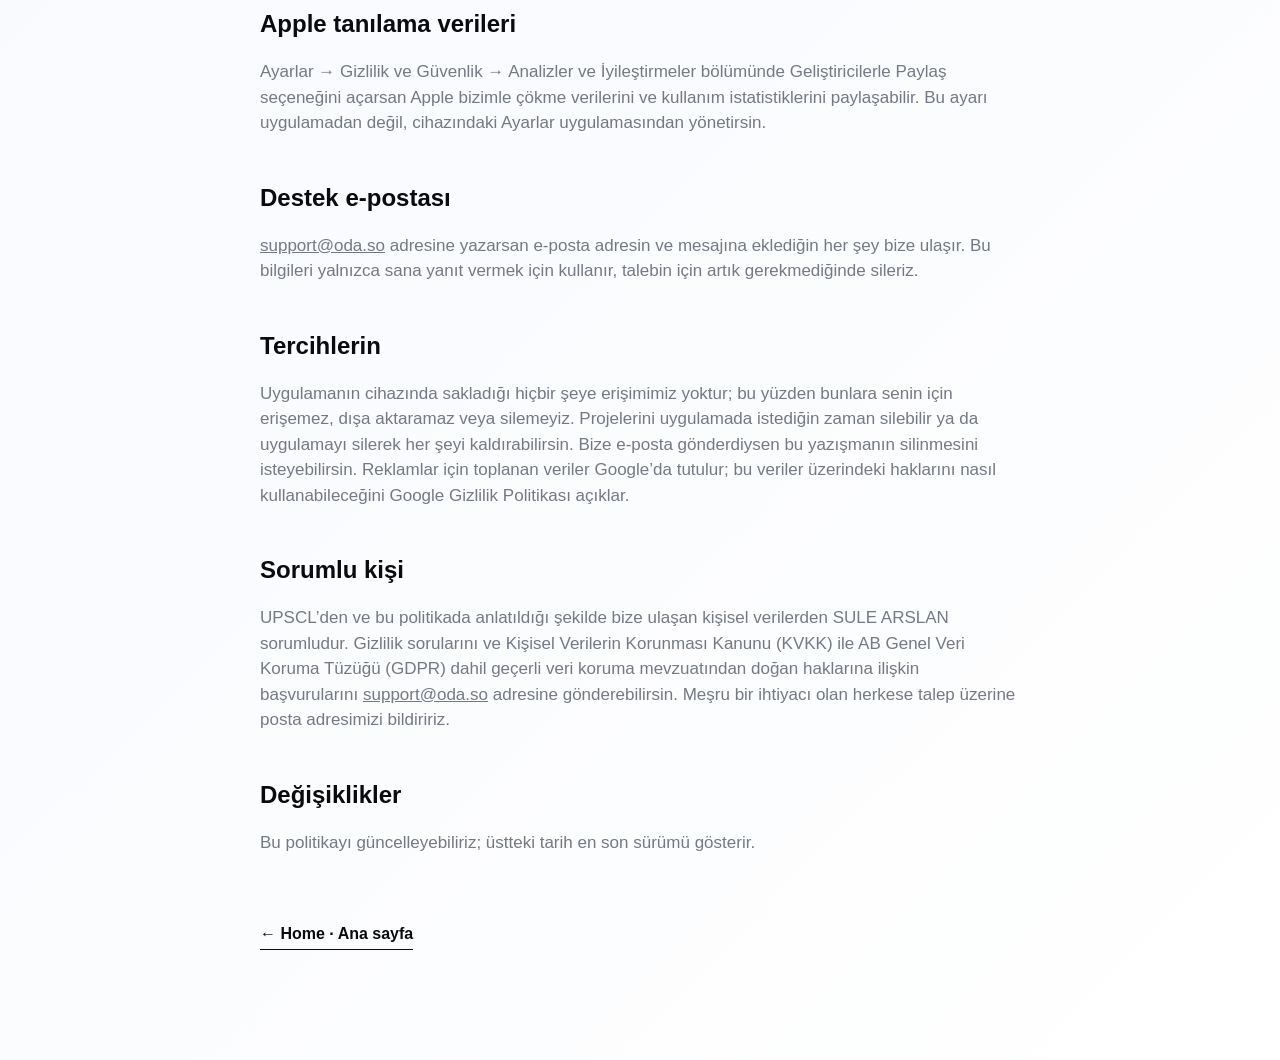
==== commit 0afd5b33: "Privacy: disclose Google AdMob ads and consent for non-Pro users Co-Authored-By: Claude Opus 5.5 <no" ====
--- a/privacy.html
+++ b/privacy.html
@@ -6,13 +6,18 @@
 <section id="en" lang="en">
 <p class="eyebrow">Last updated: October 25, 2026</p>
 <h1>Privacy Policy</h1>
-<p>UPSCL is provided by SULE ARSLAN (“we”). UPSCL processes your videos on your device. The app does not collect personal data: it has no account, sends nothing to our servers, and contains no analytics, advertising or crash-reporting SDK.</p>
+<p>UPSCL is provided by SULE ARSLAN (“we”). UPSCL processes your videos on your device, and your videos and projects are never uploaded. The app has no account and sends nothing to our servers. The only third-party software in the app that collects data is Google’s ad software: if you don’t have Pro, the app shows ads from Google AdMob, as described under Advertising.</p>
 <h2>Videos and projects</h2>
 <p>You choose a video with the iOS Photos picker, which shows only videos. iOS gives the app only the video you pick, so choosing a video needs no photo library permission, and the app can’t see your other photos or videos. Videos are processed on your device and are never uploaded. Processed projects are stored in the app’s storage on your device until you delete them in the app or delete the app. If device backups are turned on, iOS may include this data in your backup under Apple’s terms.</p>
 <h2>Data stored on your device</h2>
-<p>Besides your projects, the app stores one setting on your device: whether your free processing has been used.</p>
+<p>Besides your projects, the app stores one setting on your device: whether your free processing has been used. Google’s ad and consent software also stores your ad privacy choices and ad data, such as how often you have seen an ad, on your device.</p>
 <h2>Purchases</h2>
 <p>Subscriptions are processed by Apple. We never see your payment details. The app only checks with Apple’s StoreKit on your device whether your subscription is active.</p>
+<h2>Advertising</h2>
+<p>If you don’t have Pro, UPSCL shows ads from Google AdMob: a banner on the Projects and Settings screens and at most one full-screen ad per session after you close a project. No ads appear while a video is being processed, on the video preview or on the Pro screen. With Pro, the app shows no ads, although Google’s consent software may still check your ad privacy choices when the app opens.</p>
+<p>The app requests only non-personalized ads. To show ads, limit how often you see them, measure them and prevent fraud, Google’s software may collect from your device: device and app information (such as device model, iOS version and app version), your IP address, from which an approximate location is derived, a device identifier limited to this app or its developer (not the advertising identifier), how you interact with the app and its ads, and crash, diagnostic and performance data. Google processes this data under its own policies. Your videos, projects and photos are never shared with Google or anyone else.</p>
+<p>The app does not ask for permission to track you and does not use your device’s advertising identifier (IDFA). Ads are chosen based on the app’s content and your approximate location, not on your past activity.</p>
+<p>In the EEA, the UK and Switzerland, Google’s consent form asks for your choices before ads are requested. You can change or withdraw them at any time in Settings → Ad privacy choices. Depending on your choices, you may see limited ads or no ads. To learn more, see <a href="https://policies.google.com/technologies/partner-sites">how Google uses information from apps that use its services</a> and the <a href="https://policies.google.com/privacy">Google Privacy Policy</a>.</p>
 <h2>Photos access</h2>
 <p>When you save an exported video, iOS asks for permission to add it to Photos. This add-only access is used only to save that video; the app does not read your photo library.</p>
 <h2>Screen recording and screenshots</h2>
@@ -22,7 +27,7 @@
 <h2>Support email</h2>
 <p>If you email <a href="mailto:support@oda.so">support@oda.so</a>, we receive your email address and whatever you include in your message. We use this information only to reply to you, and we delete it once we no longer need it for your request.</p>
 <h2>Your choices</h2>
-<p>We have no access to anything the app stores on your device, so we can’t access, export or delete it for you. You can delete your projects in the app at any time, or remove everything by deleting the app. If you have emailed us, you can ask us to delete that correspondence.</p>
+<p>We have no access to anything the app stores on your device, so we can’t access, export or delete it for you. You can delete your projects in the app at any time, or remove everything by deleting the app. If you have emailed us, you can ask us to delete that correspondence. Data collected for ads is held by Google; the Google Privacy Policy explains how to exercise your rights over it.</p>
 <h2>Who is responsible</h2>
 <p>SULE ARSLAN is responsible for UPSCL and for the personal data we receive as described in this policy. You can send privacy questions and requests about your rights under applicable data protection law, including Türkiye’s Personal Data Protection Law (KVKK) and the EU General Data Protection Regulation (GDPR), to <a href="mailto:support@oda.so">support@oda.so</a>. We provide a postal address on request to anyone with a legitimate need for it.</p>
 <h2>Changes</h2>
@@ -32,13 +37,18 @@
 <section id="tr" lang="tr">
 <p class="eyebrow">Son güncelleme: 25 Ekim 2026</p>
 <h1>Gizlilik Politikası</h1>
-<p>UPSCL, SULE ARSLAN tarafından sunulur (“biz”). UPSCL videolarını cihazında işler. Uygulama kişisel veri toplamaz: hesap gerektirmez, sunucularımıza hiçbir şey göndermez ve analiz, reklam ya da çökme raporlama SDK’si içermez.</p>
+<p>UPSCL, SULE ARSLAN tarafından sunulur (“biz”). UPSCL videolarını cihazında işler; videoların ve projelerin hiçbir yere yüklenmez. Uygulamada hesap yoktur ve uygulama sunucularımıza hiçbir şey göndermez. Uygulamadaki, veri toplayan tek üçüncü taraf yazılım Google’ın reklam yazılımıdır: Pro aboneliğin yoksa uygulama, Reklamlar bölümünde anlatıldığı gibi Google AdMob reklamları gösterir.</p>
 <h2>Videolar ve projeler</h2>
 <p>Videoyu iOS Fotoğraflar seçicisinden sen seçersin; bu seçicide yalnızca videolar görünür. iOS uygulamaya yalnızca seçtiğin videoyu verir; bu yüzden video seçmek için fotoğraf arşivi izni gerekmez ve uygulama diğer fotoğraflarını ya da videolarını göremez. Videolar cihazında işlenir ve hiçbir yere yüklenmez. İşlenen projeler, sen onları uygulamada silene ya da uygulamayı silene kadar cihazında, uygulamanın kendi depolama alanında saklanır. Cihaz yedeklemesi açıksa iOS bu verileri Apple’ın koşullarına göre yedeğine dahil edebilir.</p>
 <h2>Cihazında saklanan veriler</h2>
-<p>Uygulama, projelerinin yanında cihazında tek bir ayar daha saklar: ücretsiz video işleme hakkını kullanıp kullanmadığın bilgisi.</p>
+<p>Uygulama, projelerinin yanında cihazında tek bir ayar daha saklar: ücretsiz video işleme hakkını kullanıp kullanmadığın bilgisi. Google’ın reklam ve onay yazılımı da reklam gizlilik tercihlerini ve bir reklamı kaç kez gördüğün gibi reklam verilerini cihazında saklar.</p>
 <h2>Satın alımlar</h2>
 <p>Abonelik ödemelerini Apple yürütür. Ödeme bilgilerini hiçbir zaman görmeyiz. Uygulama yalnızca cihazında Apple’ın StoreKit sistemi üzerinden aboneliğinin etkin olup olmadığını kontrol eder.</p>
+<h2>Reklamlar</h2>
+<p>Pro aboneliğin yoksa UPSCL, Google AdMob reklamları gösterir: Projeler ve Ayarlar ekranlarında bir banner reklam ve uygulamayı her açışında, bir projeyi kapattıktan sonra en fazla bir tam ekran reklam. Video işlenirken, video önizlemesinde ve Pro ekranında reklam gösterilmez. Pro aboneliğin varsa uygulama reklam göstermez; ancak Google’ın onay yazılımı, uygulama açıldığında reklam gizlilik tercihlerini yine de kontrol edebilir.</p>
+<p>Uygulama yalnızca kişiselleştirilmemiş reklam ister. Reklamları göstermek, onları ne sıklıkla gördüğünü sınırlamak, reklamları ölçmek ve dolandırıcılığı önlemek için Google’ın yazılımı cihazından şu verileri toplayabilir: cihaz ve uygulama bilgileri (cihaz modeli, iOS sürümü ve uygulama sürümü gibi), yaklaşık konumunun belirlendiği IP adresin, yalnızca bu uygulamaya veya geliştiricisine özgü bir cihaz tanımlayıcısı (reklam tanımlayıcısı değil), uygulamayla ve reklamlarla nasıl etkileşim kurduğun, çökme, tanılama ve performans verileri. Google bu verileri kendi politikalarına göre işler. Videoların, projelerin ve fotoğrafların hiçbir zaman Google ile veya başka biriyle paylaşılmaz.</p>
+<p>Uygulama seni izlemek için izin istemez ve cihazının reklam tanımlayıcısını (IDFA) kullanmaz. Reklamlar geçmiş etkinliğine göre değil, uygulamanın içeriğine ve yaklaşık konumuna göre seçilir.</p>
+<p>Avrupa Ekonomik Alanı’nda (AEA), Birleşik Krallık’ta ve İsviçre’de Google’ın onay formu, reklam istenmeden önce tercihlerini sorar. Bu tercihleri istediğin zaman UPSCL’de Ayarlar → Reklam gizlilik seçenekleri bölümünden değiştirebilir veya geri çekebilirsin. Tercihlerine bağlı olarak sınırlı reklam görebilir ya da hiç reklam görmeyebilirsin. Daha fazla bilgi için <a href="https://policies.google.com/technologies/partner-sites">Google’ın, hizmetlerini kullanan uygulamalardan gelen bilgileri nasıl kullandığına</a> ve <a href="https://policies.google.com/privacy">Google Gizlilik Politikası’na</a> göz atabilirsin.</p>
 <h2>Fotoğraflar erişimi</h2>
 <p>Dışa aktardığın bir videoyu kaydettiğinde iOS, videoyu Fotoğraflar’a eklemek için izin ister. Bu erişim yalnızca ekleme izni verir ve o videoyu kaydetmek dışında kullanılmaz; uygulama fotoğraf arşivini okumaz.</p>
 <h2>Ekran kaydı ve ekran görüntüleri</h2>
@@ -48,7 +58,7 @@
 <h2>Destek e-postası</h2>
 <p><a href="mailto:support@oda.so">support@oda.so</a> adresine yazarsan e-posta adresin ve mesajına eklediğin her şey bize ulaşır. Bu bilgileri yalnızca sana yanıt vermek için kullanır, talebin için artık gerekmediğinde sileriz.</p>
 <h2>Tercihlerin</h2>
-<p>Uygulamanın cihazında sakladığı hiçbir şeye erişimimiz yoktur; bu yüzden bunlara senin için erişemez, dışa aktaramaz veya silemeyiz. Projelerini uygulamada istediğin zaman silebilir ya da uygulamayı silerek her şeyi kaldırabilirsin. Bize e-posta gönderdiysen bu yazışmanın silinmesini isteyebilirsin.</p>
+<p>Uygulamanın cihazında sakladığı hiçbir şeye erişimimiz yoktur; bu yüzden bunlara senin için erişemez, dışa aktaramaz veya silemeyiz. Projelerini uygulamada istediğin zaman silebilir ya da uygulamayı silerek her şeyi kaldırabilirsin. Bize e-posta gönderdiysen bu yazışmanın silinmesini isteyebilirsin. Reklamlar için toplanan veriler Google’da tutulur; bu veriler üzerindeki haklarını nasıl kullanabileceğini Google Gizlilik Politikası açıklar.</p>
 <h2>Sorumlu kişi</h2>
 <p>UPSCL’den ve bu politikada anlatıldığı şekilde bize ulaşan kişisel verilerden SULE ARSLAN sorumludur. Gizlilik sorularını ve Kişisel Verilerin Korunması Kanunu (KVKK) ile AB Genel Veri Koruma Tüzüğü (GDPR) dahil geçerli veri koruma mevzuatından doğan haklarına ilişkin başvurularını <a href="mailto:support@oda.so">support@oda.so</a> adresine gönderebilirsin. Meşru bir ihtiyacı olan herkese talep üzerine posta adresimizi bildiririz.</p>
 <h2>Değişiklikler</h2>
